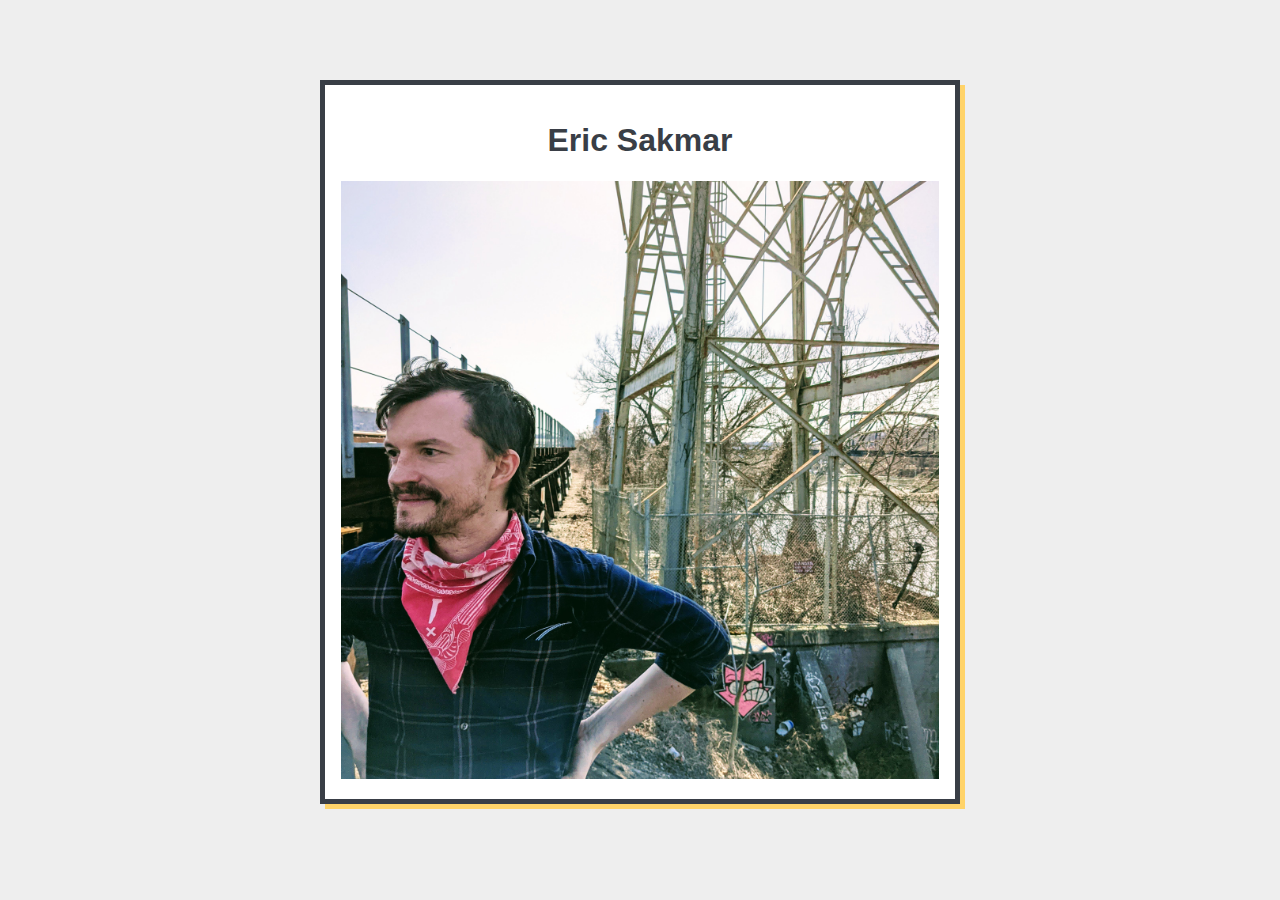
==== index.html @ 6c381d2e "initial" ====
<!DOCTYPE html>
<html lang="en">
  <head>
    <meta charset="UTF-8" />
    <meta name="viewport" content="width=device-width, initial-scale=1.0" />
    <meta http-equiv="X-UA-Compatible" content="ie=edge" />
    <title>My Website</title>
    <link rel="stylesheet" href="./style.css" />
    <link rel="icon" href="./favicon.ico" type="image/x-icon" />
  </head>
  <body>
    <main class="main">
      <section class="card">
        <h1>Eric Sakmar</h1>
        <img src="profile.jpg" class="profile" />
      </section>
    </main>
  </body>
</html>
---- style.css ----
:root {
  --accent: #ffd369;
  --light: #eeeeee;
  --dark: #393e46;
  --very-dark: #222831;
}

body {
  background-color: var(--light);
  color: var(--dark);
  font-family: "Manrope", sans-serif;
}

.heading {
  /* font-family: "Playfair Display", serif; */
}

.main {
  max-width: 40rem;
  margin: 5rem auto;
}

.card {
  text-align: center;
  border: 5px solid var(--dark);
  background-color: #fff;
  padding: 1rem;
  box-shadow: 5px 5px 0 var(--accent);
}

.profile {
  max-width: 100%;
}

.two-col {
  columns: 2;
}

.three-col {
  columns: 3;
}
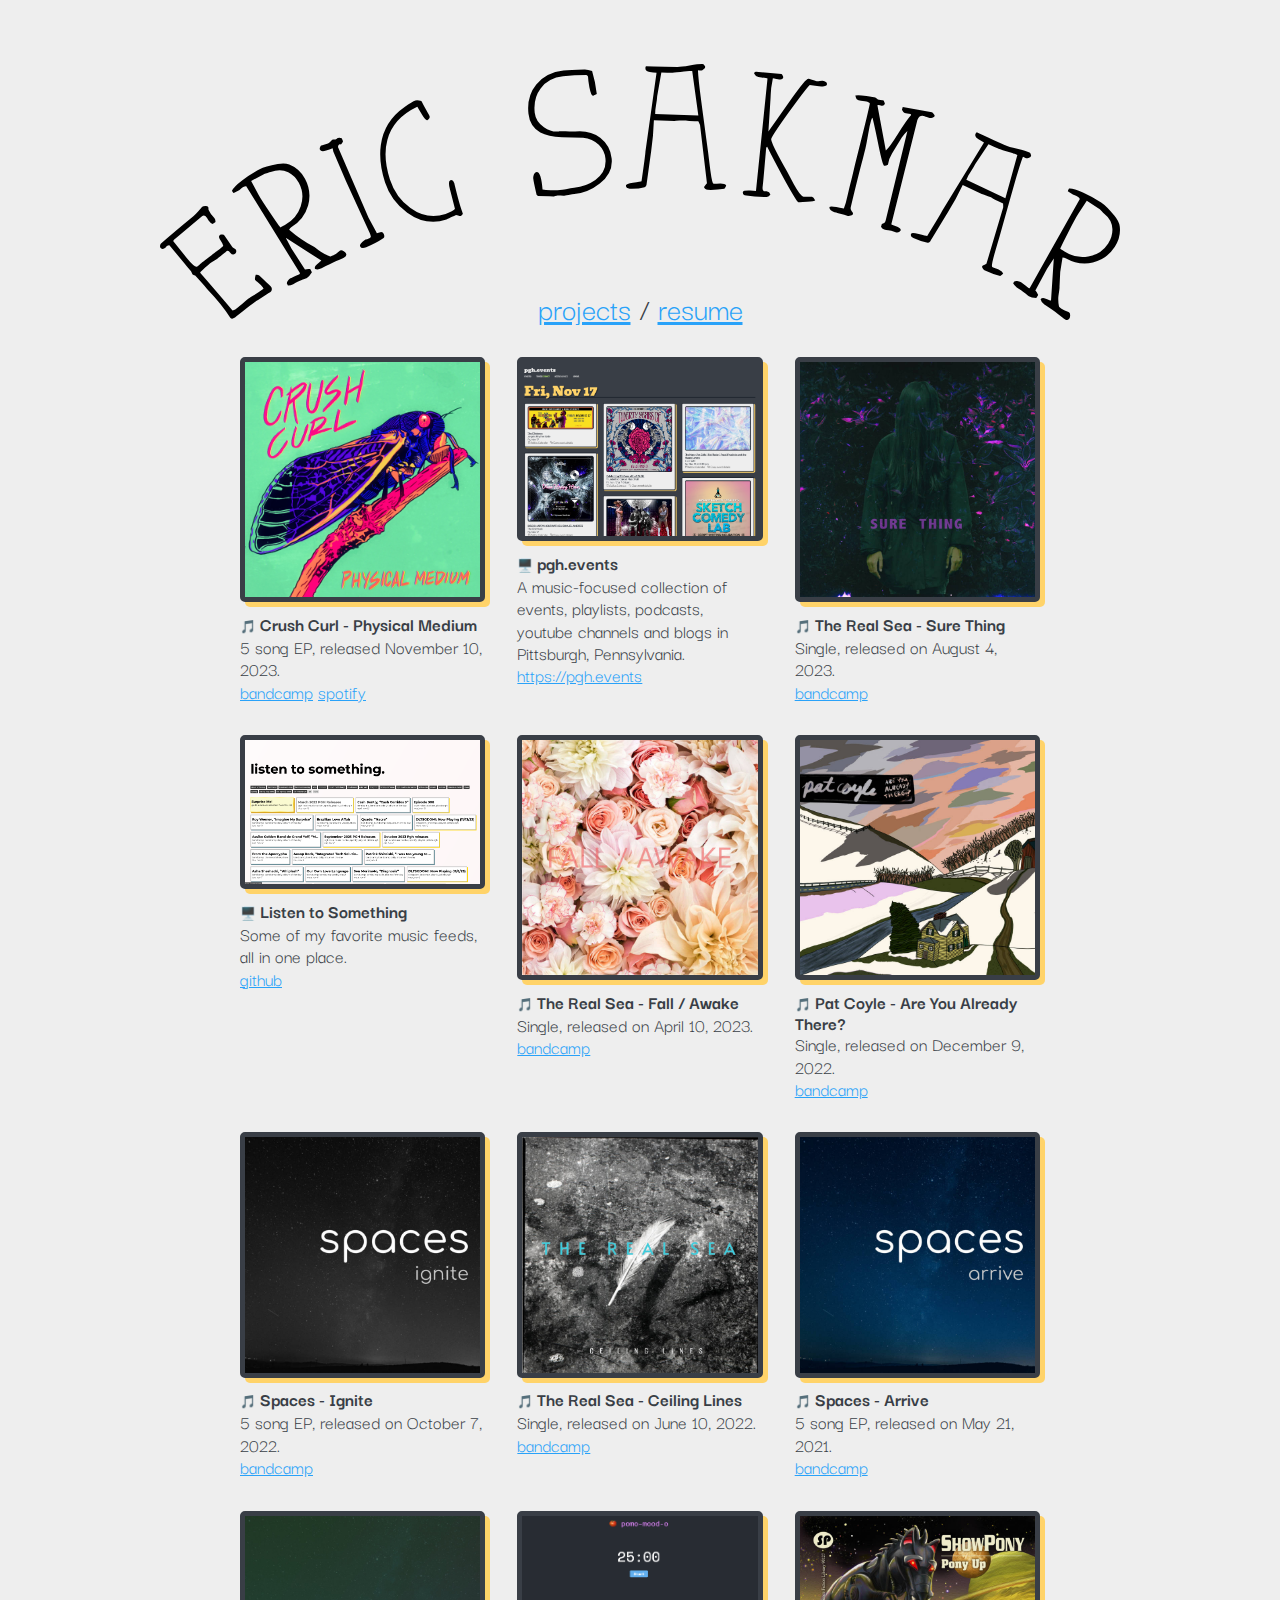
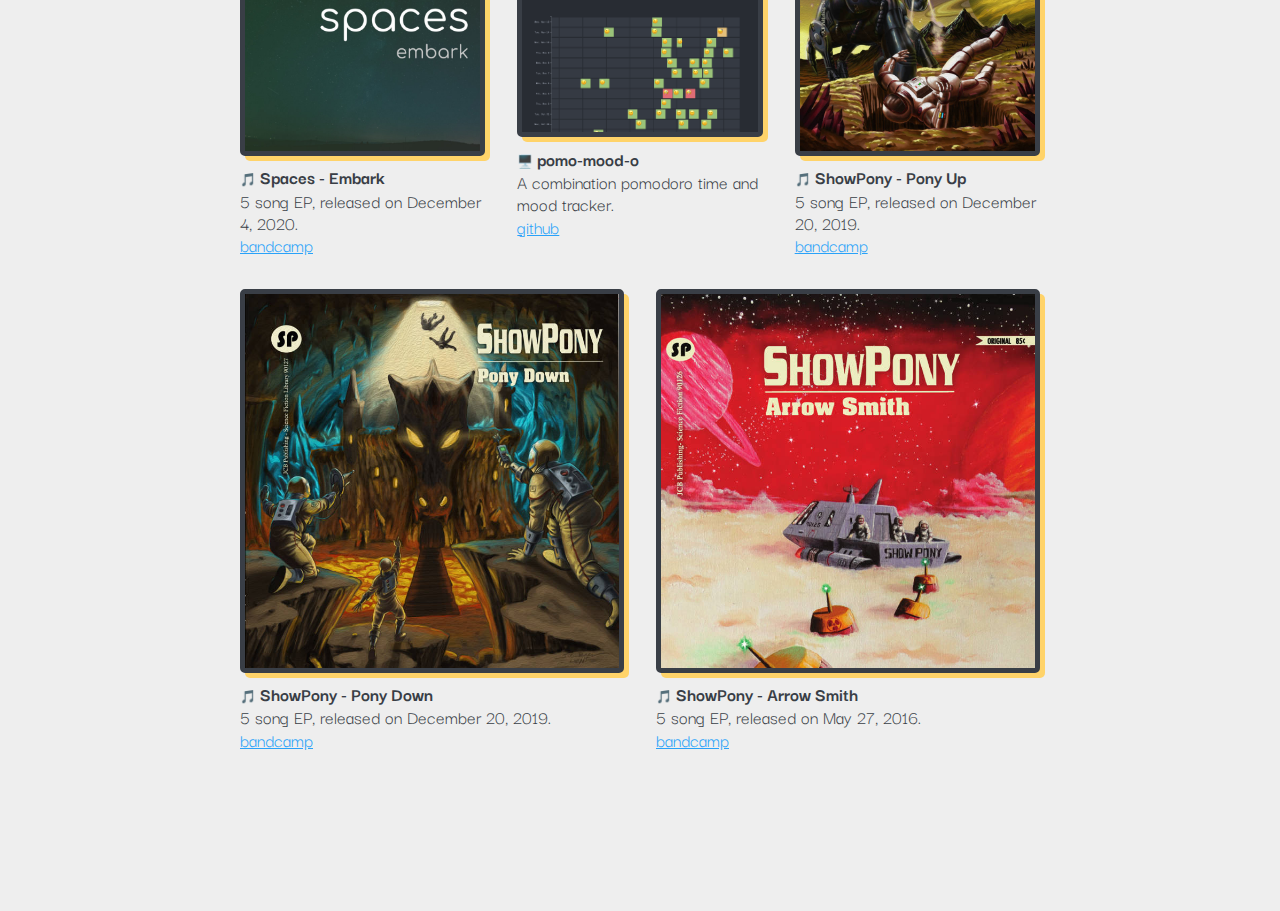
==== commit f78a197e: "seems like a good time to check in" ====
--- a/index.html
+++ b/index.html
@@ -7,13 +7,212 @@
     <title>My Website</title>
     <link rel="stylesheet" href="./style.css" />
     <link rel="icon" href="./favicon.ico" type="image/x-icon" />
+
+    <link rel="preconnect" href="https://fonts.googleapis.com" />
+    <link rel="preconnect" href="https://fonts.gstatic.com" crossorigin />
+    <link
+      href="https://fonts.googleapis.com/css2?family=Darker+Grotesque:wght@300;400;700&display=swap"
+      rel="stylesheet"
+    />
   </head>
   <body>
+    <header>
+      <img src="header3.svg" class="header" />
+      <!-- <section class="profile"> -->
+      <!--   <img src="profile.jpg" class="profile-img card" /> -->
+      <!-- </section> -->
+      <p class="nav">
+        <a href="/">projects</a> / <a href="resume.html">resume</a>
+      </p>
+    </header>
+
     <main class="main">
-      <section class="card">
-        <h1>Eric Sakmar</h1>
-        <img src="profile.jpg" class="profile" />
-      </section>
+      <div class="projects">
+        <section class="project">
+          <img src="images/crush-curl_physical-medium.jpg" class="card" />
+          <h2 class="project-header">
+            <span class="icon">🎵</span>
+            Crush Curl - Physical Medium
+          </h2>
+          <p>5 song EP, released November 10, 2023.</p>
+          <p><a href="/">bandcamp</a> <a href="/">spotify</a></p>
+        </section>
+
+        <section class="project">
+          <img src="images/pgh-events.png" class="card" />
+          <h2 class="project-header">
+            <span class="icon">🖥️</span>
+            pgh.events
+          </h2>
+          <p>
+            A music-focused collection of events, playlists, podcasts, youtube
+            channels and blogs in Pittsburgh, Pennsylvania.
+          </p>
+          <p><a href="https://pgh.events">https://pgh.events</a></p>
+        </section>
+
+        <section class="project">
+          <img src="images/trs_sure-thing.jpg" class="card" />
+          <h2 class="project-header">
+            <span class="icon">🎵</span>
+            The Real Sea - Sure Thing
+          </h2>
+          <p>Single, released on August 4, 2023.</p>
+          <p>
+            <a href="https://therealsea.bandcamp.com/track/sure-thing"
+              >bandcamp</a
+            >
+          </p>
+        </section>
+
+        <section class="project">
+          <img src="images/listen-to-something.png" class="card" />
+          <h2 class="project-header">
+            <span class="icon">🖥️</span>
+            Listen to Something
+          </h2>
+          <p>Some of my favorite music feeds, all in one place.</p>
+          <p>
+            <a href="https://github.com/ericsakmar/listen-to-something"
+              >github</a
+            >
+          </p>
+        </section>
+
+        <section class="project">
+          <img src="images/trs_fall-awake.jpg" class="card" />
+          <h2 class="project-header">
+            <span class="icon">🎵</span>
+            The Real Sea - Fall / Awake
+          </h2>
+          <p>Single, released on April 10, 2023.</p>
+          <p>
+            <a href="https://therealsea.bandcamp.com/track/fall-awake"
+              >bandcamp</a
+            >
+          </p>
+        </section>
+
+        <section class="project">
+          <img src="images/pc_already-there.jpg" class="card" />
+          <h2 class="project-header">
+            <span class="icon">🎵</span>
+            Pat Coyle - Are You Already There?
+          </h2>
+          <p>Single, released on December 9, 2022.</p>
+          <p>
+            <a href="https://patcoyle.bandcamp.com/track/are-you-already-there"
+              >bandcamp</a
+            >
+          </p>
+        </section>
+
+        <section class="project">
+          <img src="images/spaces_ignite.jpg" class="card" />
+          <h2 class="project-header">
+            <span class="icon">🎵</span>
+            Spaces - Ignite
+          </h2>
+          <p>5 song EP, released on October 7, 2022.</p>
+          <p>
+            <a href="https://spacesspacesspaces.bandcamp.com/album/ignite"
+              >bandcamp</a
+            >
+          </p>
+        </section>
+
+        <section class="project">
+          <img src="images/trs_ceiling-lines.jpg" class="card" />
+          <h2 class="project-header">
+            <span class="icon">🎵</span>
+            The Real Sea - Ceiling Lines
+          </h2>
+          <p>Single, released on June 10, 2022.</p>
+          <p>
+            <a href="https://therealsea.bandcamp.com/track/ceiling-lines"
+              >bandcamp</a
+            >
+          </p>
+        </section>
+
+        <section class="project">
+          <img src="images/spaces_arrive.jpg" class="card" />
+          <h2 class="project-header">
+            <span class="icon">🎵</span>
+            Spaces - Arrive
+          </h2>
+          <p>5 song EP, released on May 21, 2021.</p>
+          <p>
+            <a href="https://spacesspacesspaces.bandcamp.com/album/arrive"
+              >bandcamp</a
+            >
+          </p>
+        </section>
+
+        <section class="project">
+          <img src="images/spaces_embark.jpg" class="card" />
+          <h2 class="project-header">
+            <span class="icon">🎵</span>
+            Spaces - Embark
+          </h2>
+          <p>5 song EP, released on December 4, 2020.</p>
+          <p>
+            <a href="https://spacesspacesspaces.bandcamp.com/album/embark"
+              >bandcamp</a
+            >
+          </p>
+        </section>
+
+        <section class="project">
+          <img src="images/pomo-mood-o.png" class="card" />
+          <h2 class="project-header">
+            <span class="icon">🖥️</span>
+            pomo-mood-o
+          </h2>
+          <p>A combination pomodoro time and mood tracker.</p>
+          <p>
+            <a href="https://github.com/ericsakmar/pomo-mood-o">github</a>
+          </p>
+        </section>
+
+        <section class="project">
+          <img src="images/showpony_pony-up.jpg" class="card" />
+          <h2 class="project-header">
+            <span class="icon">🎵</span>
+            ShowPony - Pony Up
+          </h2>
+          <p>5 song EP, released on December 20, 2019.</p>
+          <p>
+            <a href="https://showpony.bandcamp.com/album/pony-up">bandcamp</a>
+          </p>
+        </section>
+
+        <section class="project">
+          <img src="images/showpony_pony-down.jpg" class="card" />
+          <h2 class="project-header">
+            <span class="icon">🎵</span>
+            ShowPony - Pony Down
+          </h2>
+          <p>5 song EP, released on December 20, 2019.</p>
+          <p>
+            <a href="https://showpony.bandcamp.com/album/pony-down">bandcamp</a>
+          </p>
+        </section>
+
+        <section class="project">
+          <img src="images/showpony_arrow-smith.jpg" class="card" />
+          <h2 class="project-header">
+            <span class="icon">🎵</span>
+            ShowPony - Arrow Smith
+          </h2>
+          <p>5 song EP, released on May 27, 2016.</p>
+          <p>
+            <a href="https://showpony.bandcamp.com/album/arrow-smith"
+              >bandcamp</a
+            >
+          </p>
+        </section>
+      </div>
     </main>
   </body>
 </html>
--- a/style.css
+++ b/style.css
@@ -1,35 +1,90 @@
 :root {
   --accent: #ffd369;
+  --accent2: #29a2f9;
   --light: #eeeeee;
   --dark: #393e46;
   --very-dark: #222831;
 }
 
+html {
+  box-sizing: border-box;
+  font-size: 32px;
+}
+*,
+*:before,
+*:after {
+  box-sizing: inherit;
+}
+
 body {
   background-color: var(--light);
   color: var(--dark);
-  font-family: "Manrope", sans-serif;
+  line-height: 1.1rem;
+  font-family: "Darker Grotesque", sans-serif;
 }
 
-.heading {
-  /* font-family: "Playfair Display", serif; */
+header {
+  max-width: 30rem;
+  margin: 2rem auto 1rem auto;
+  position: relative;
+}
+
+a,
+a:visited {
+  color: var(--accent2);
+}
+
+.header {
+  width: 100%;
+}
+
+.nav {
+  text-align: center;
+  position: absolute;
+  bottom: 0;
+  width: 100%;
+  margin: 0;
+}
+
+img {
+  max-width: 100%;
+}
+
+h1 {
+  font-size: 2rem;
+  margin-bottom: 0rem;
+  margin-top: 0;
+}
+
+h2 {
+  margin-top: 2rem;
+}
+
+h3 {
+  margin-bottom: 0;
+}
+
+h4 {
+  margin-top: 0;
+  font-weight: normal;
+}
+
+li::marker {
+  color: var(--accent2);
 }
 
 .main {
-  max-width: 40rem;
-  margin: 5rem auto;
+  max-width: 25rem;
+  margin: 0 auto 5rem auto;
 }
 
 .card {
   text-align: center;
   border: 5px solid var(--dark);
   background-color: #fff;
-  padding: 1rem;
+  /* padding: 1rem; */
   box-shadow: 5px 5px 0 var(--accent);
-}
-
-.profile {
-  max-width: 100%;
+  border-radius: 5px;
 }
 
 .two-col {
@@ -39,3 +94,50 @@
 .three-col {
   columns: 3;
 }
+
+.summary {
+  display: flex;
+  align-items: flex-start;
+  justify-content: flex-start;
+  gap: 1rem;
+}
+
+.profile {
+  text-align: center;
+  margin-top: -6rem;
+}
+
+.profile-img {
+  border-radius: 50%;
+  max-width: 300px;
+}
+
+.projects {
+  display: flex;
+  flex-direction: row;
+  gap: 1rem;
+  font-size: 0.6rem;
+  line-height: 0.7rem;
+  flex-wrap: wrap;
+}
+
+.project {
+  flex-basis: 7rem;
+  flex-grow: 1;
+}
+
+.project-header {
+  margin-top: 0.25rem;
+  margin-bottom: 0;
+  font-size: 0.6rem;
+  line-height: 0.6rem;
+}
+
+.project p {
+  padding: 0;
+  margin: 0;
+}
+
+.icon {
+  font-size: 0.4rem;
+}
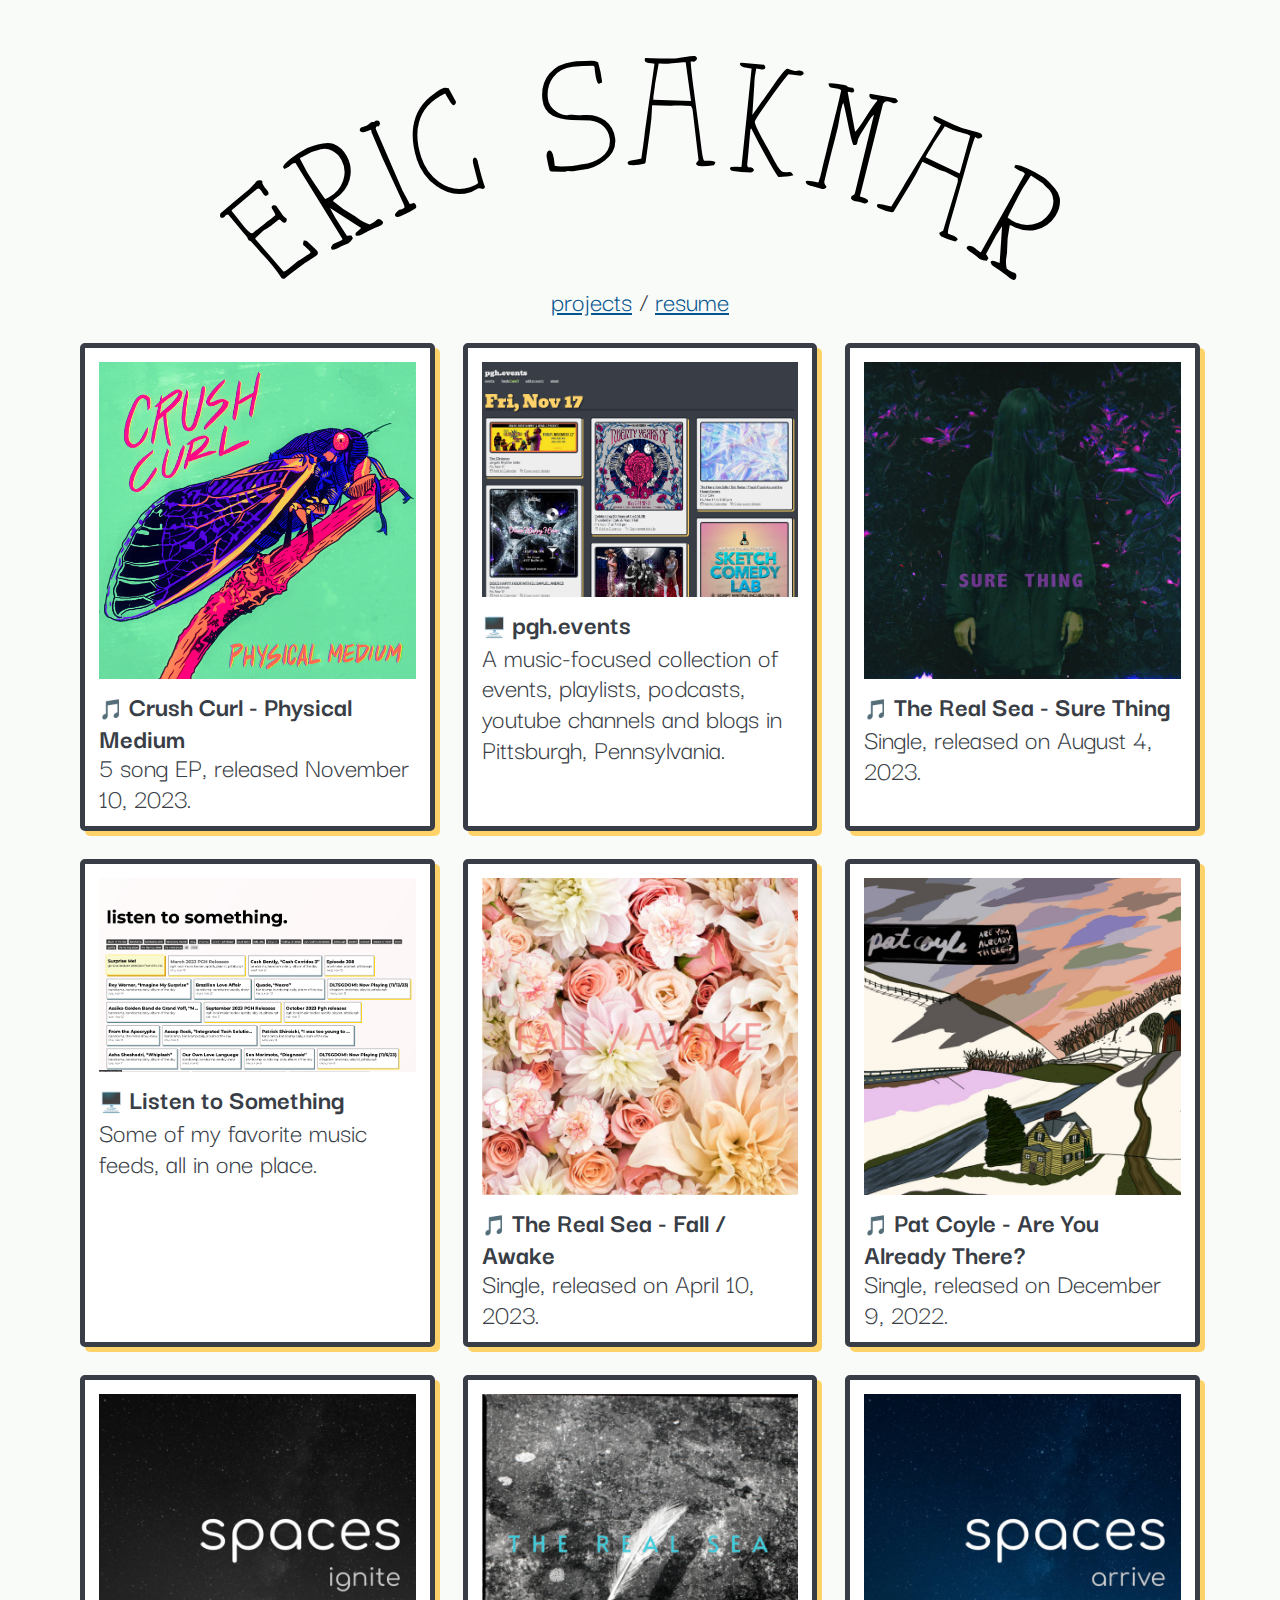
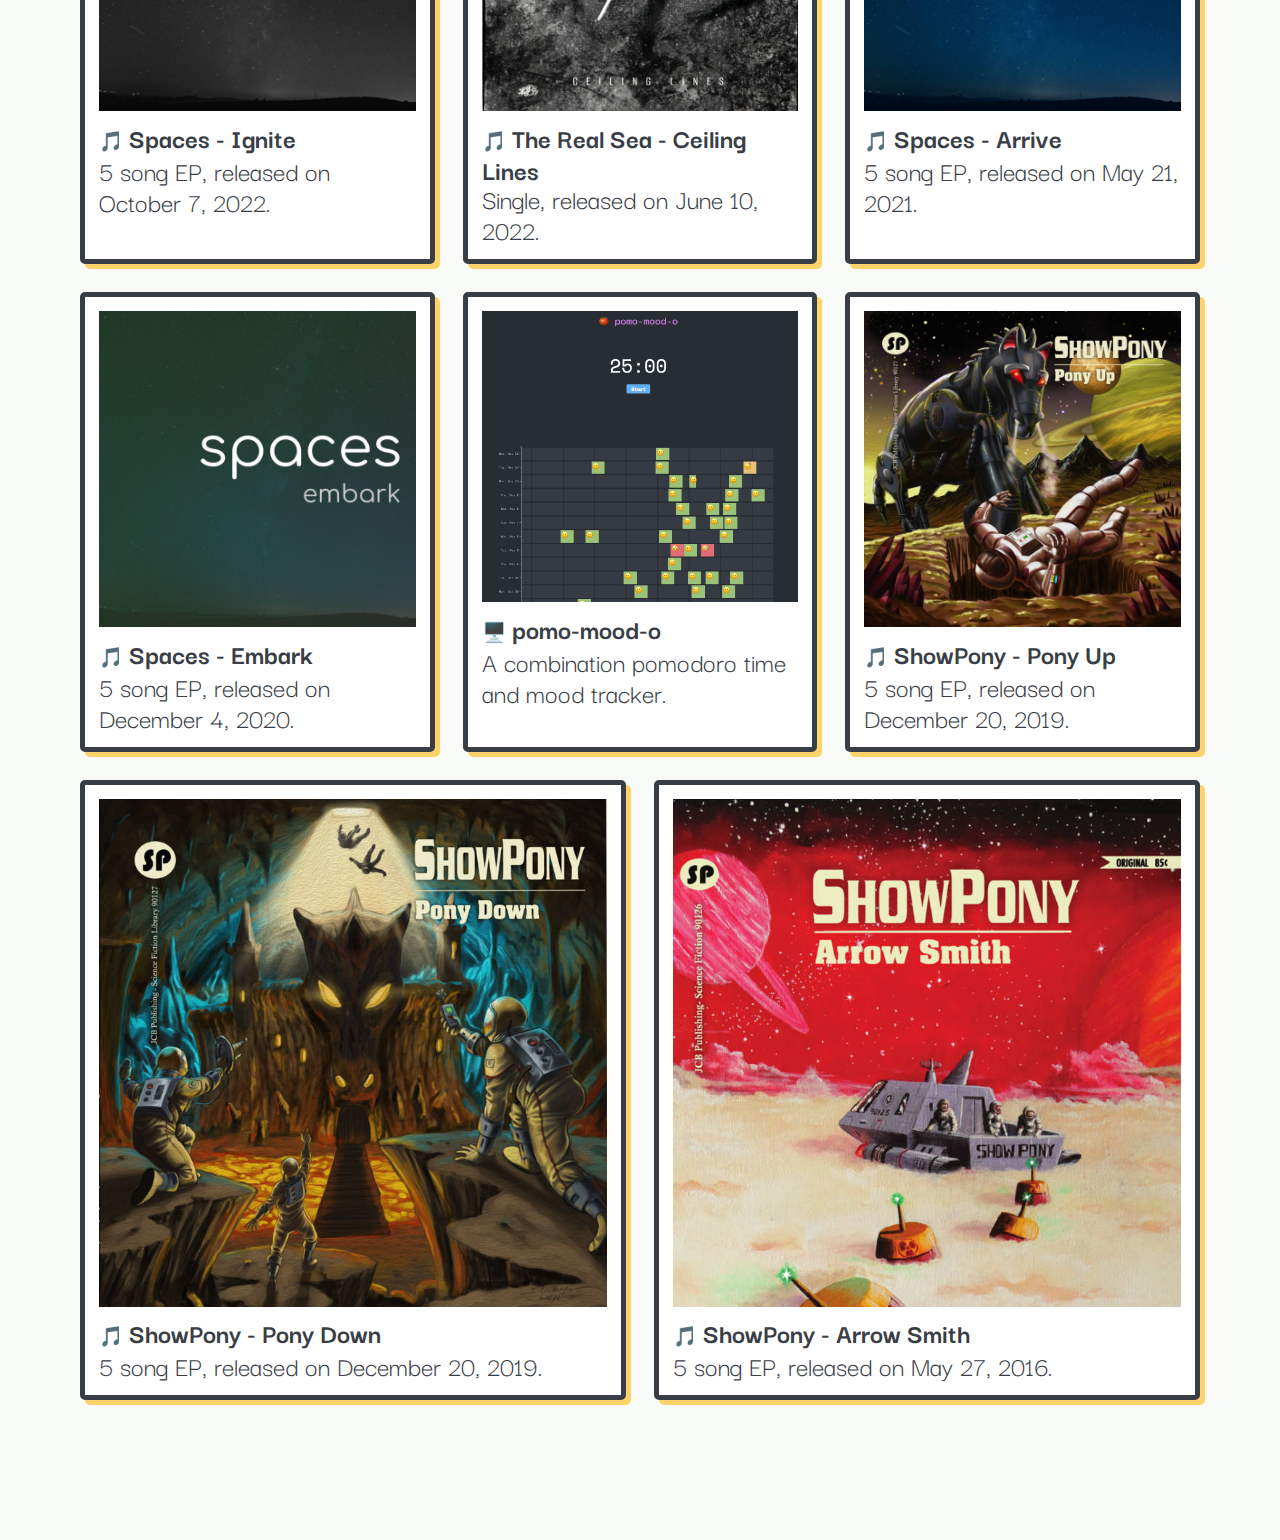
==== commit fc065de3: "projects" ====
--- a/index.html
+++ b/index.html
@@ -17,29 +17,31 @@
   </head>
   <body>
     <header>
-      <img src="header3.svg" class="header" />
-      <!-- <section class="profile"> -->
-      <!--   <img src="profile.jpg" class="profile-img card" /> -->
-      <!-- </section> -->
+      <img src="header3.svg" class="header" alt="eric sakmar" />
       <p class="nav">
         <a href="/">projects</a> / <a href="resume.html">resume</a>
       </p>
     </header>
 
-    <main class="main">
+    <main class="main main-projects">
       <div class="projects">
-        <section class="project">
-          <img src="images/crush-curl_physical-medium.jpg" class="card" />
+        <a
+          class="project card"
+          href="https://crushcurl.bandcamp.com/album/physical-medium"
+        >
+          <img
+            alt="album cover for Physical Medium by Crush Curl"
+            src="images/crush-curl_physical-medium.jpg"
+          />
           <h2 class="project-header">
             <span class="icon">🎵</span>
             Crush Curl - Physical Medium
           </h2>
           <p>5 song EP, released November 10, 2023.</p>
-          <p><a href="/">bandcamp</a> <a href="/">spotify</a></p>
-        </section>
-
-        <section class="project">
-          <img src="images/pgh-events.png" class="card" />
+        </a>
+
+        <a class="project card" href="https://pgh.events/">
+          <img alt="screenshot of pgh.events" src="images/pgh-events.png" />
           <h2 class="project-header">
             <span class="icon">🖥️</span>
             pgh.events
@@ -48,170 +50,184 @@
             A music-focused collection of events, playlists, podcasts, youtube
             channels and blogs in Pittsburgh, Pennsylvania.
           </p>
-          <p><a href="https://pgh.events">https://pgh.events</a></p>
-        </section>
-
-        <section class="project">
-          <img src="images/trs_sure-thing.jpg" class="card" />
+        </a>
+
+        <a
+          class="project card"
+          href="https://therealsea.bandcamp.com/track/sure-thing"
+        >
+          <img
+            alt="album cover for Sure Thing by The Real Sea"
+            src="images/trs_sure-thing.jpg"
+          />
           <h2 class="project-header">
             <span class="icon">🎵</span>
             The Real Sea - Sure Thing
           </h2>
           <p>Single, released on August 4, 2023.</p>
-          <p>
-            <a href="https://therealsea.bandcamp.com/track/sure-thing"
-              >bandcamp</a
-            >
-          </p>
-        </section>
-
-        <section class="project">
-          <img src="images/listen-to-something.png" class="card" />
+        </a>
+
+        <a
+          class="project card"
+          href="https://listentosomething.ericsakmar.com/"
+        >
+          <img
+            alt="screenshot of Listen To Something"
+            src="images/listen-to-something.png"
+          />
           <h2 class="project-header">
             <span class="icon">🖥️</span>
             Listen to Something
           </h2>
           <p>Some of my favorite music feeds, all in one place.</p>
-          <p>
-            <a href="https://github.com/ericsakmar/listen-to-something"
-              >github</a
-            >
-          </p>
-        </section>
-
-        <section class="project">
-          <img src="images/trs_fall-awake.jpg" class="card" />
+        </a>
+
+        <a
+          class="project card"
+          href="https://therealsea.bandcamp.com/track/fall-awake"
+        >
+          <img
+            alt="album cover of Fall Awake by The Real Sea"
+            src="images/trs_fall-awake.jpg"
+          />
           <h2 class="project-header">
             <span class="icon">🎵</span>
             The Real Sea - Fall / Awake
           </h2>
           <p>Single, released on April 10, 2023.</p>
-          <p>
-            <a href="https://therealsea.bandcamp.com/track/fall-awake"
-              >bandcamp</a
-            >
-          </p>
-        </section>
-
-        <section class="project">
-          <img src="images/pc_already-there.jpg" class="card" />
+        </a>
+
+        <a
+          class="project card"
+          href="https://patcoyle.bandcamp.com/track/are-you-already-there"
+        >
+          <img
+            alt="album cover for Are You Already There by Pat Coyle"
+            src="images/pc_already-there.jpg"
+          />
           <h2 class="project-header">
             <span class="icon">🎵</span>
             Pat Coyle - Are You Already There?
           </h2>
           <p>Single, released on December 9, 2022.</p>
-          <p>
-            <a href="https://patcoyle.bandcamp.com/track/are-you-already-there"
-              >bandcamp</a
-            >
-          </p>
-        </section>
-
-        <section class="project">
-          <img src="images/spaces_ignite.jpg" class="card" />
+        </a>
+
+        <a
+          class="project card"
+          href="https://spacesspacesspaces.bandcamp.com/album/ignite"
+        >
+          <img
+            alt="album cover for Ignite by Spaces"
+            src="images/spaces_ignite.jpg"
+          />
           <h2 class="project-header">
             <span class="icon">🎵</span>
             Spaces - Ignite
           </h2>
           <p>5 song EP, released on October 7, 2022.</p>
-          <p>
-            <a href="https://spacesspacesspaces.bandcamp.com/album/ignite"
-              >bandcamp</a
-            >
-          </p>
-        </section>
-
-        <section class="project">
-          <img src="images/trs_ceiling-lines.jpg" class="card" />
+        </a>
+
+        <a
+          class="project card"
+          href="https://therealsea.bandcamp.com/track/ceiling-lines"
+        >
+          <img
+            alt="album cover for Ceiling Lines by The Real Sea"
+            src="images/trs_ceiling-lines.jpg"
+          />
           <h2 class="project-header">
             <span class="icon">🎵</span>
             The Real Sea - Ceiling Lines
           </h2>
           <p>Single, released on June 10, 2022.</p>
-          <p>
-            <a href="https://therealsea.bandcamp.com/track/ceiling-lines"
-              >bandcamp</a
-            >
-          </p>
-        </section>
-
-        <section class="project">
-          <img src="images/spaces_arrive.jpg" class="card" />
+        </a>
+
+        <a
+          class="project card"
+          href="https://spacesspacesspaces.bandcamp.com/album/arrive"
+        >
+          <img
+            alt="album cover for Arrive by Spaces"
+            src="images/spaces_arrive.jpg"
+          />
           <h2 class="project-header">
             <span class="icon">🎵</span>
             Spaces - Arrive
           </h2>
           <p>5 song EP, released on May 21, 2021.</p>
-          <p>
-            <a href="https://spacesspacesspaces.bandcamp.com/album/arrive"
-              >bandcamp</a
-            >
-          </p>
-        </section>
-
-        <section class="project">
-          <img src="images/spaces_embark.jpg" class="card" />
+        </a>
+
+        <a
+          class="project card"
+          href="https://spacesspacesspaces.bandcamp.com/album/embark"
+        >
+          <img
+            alt="album cover for Embark by Spaces"
+            src="images/spaces_embark.jpg"
+          />
           <h2 class="project-header">
             <span class="icon">🎵</span>
             Spaces - Embark
           </h2>
           <p>5 song EP, released on December 4, 2020.</p>
-          <p>
-            <a href="https://spacesspacesspaces.bandcamp.com/album/embark"
-              >bandcamp</a
-            >
-          </p>
-        </section>
-
-        <section class="project">
-          <img src="images/pomo-mood-o.png" class="card" />
+        </a>
+
+        <a
+          class="project card"
+          href="https://github.com/ericsakmar/pomo-mood-o"
+        >
+          <img alt="screenshot of pomo-mood-o" src="images/pomo-mood-o.png" />
           <h2 class="project-header">
             <span class="icon">🖥️</span>
             pomo-mood-o
           </h2>
           <p>A combination pomodoro time and mood tracker.</p>
-          <p>
-            <a href="https://github.com/ericsakmar/pomo-mood-o">github</a>
-          </p>
-        </section>
-
-        <section class="project">
-          <img src="images/showpony_pony-up.jpg" class="card" />
+        </a>
+
+        <a
+          class="project card"
+          href="https://showpony.bandcamp.com/album/pony-up"
+        >
+          <img
+            alt="album cover for Pony Up by ShowPony"
+            src="images/showpony_pony-up.jpg"
+          />
           <h2 class="project-header">
             <span class="icon">🎵</span>
             ShowPony - Pony Up
           </h2>
           <p>5 song EP, released on December 20, 2019.</p>
-          <p>
-            <a href="https://showpony.bandcamp.com/album/pony-up">bandcamp</a>
-          </p>
-        </section>
-
-        <section class="project">
-          <img src="images/showpony_pony-down.jpg" class="card" />
+        </a>
+
+        <a
+          class="project card"
+          href="https://showpony.bandcamp.com/album/pony-down"
+        >
+          <img
+            alt="album cover for Pony Down by ShowPony"
+            src="images/showpony_pony-down.jpg"
+          />
           <h2 class="project-header">
             <span class="icon">🎵</span>
             ShowPony - Pony Down
           </h2>
           <p>5 song EP, released on December 20, 2019.</p>
-          <p>
-            <a href="https://showpony.bandcamp.com/album/pony-down">bandcamp</a>
-          </p>
-        </section>
-
-        <section class="project">
-          <img src="images/showpony_arrow-smith.jpg" class="card" />
+        </a>
+
+        <a
+          class="project card"
+          href="https://showpony.bandcamp.com/album/arrow-smith"
+        >
+          <img
+            alt="album cover for Arrow Smith by Show Pony"
+            src="images/showpony_arrow-smith.jpg"
+          />
           <h2 class="project-header">
             <span class="icon">🎵</span>
             ShowPony - Arrow Smith
           </h2>
           <p>5 song EP, released on May 27, 2016.</p>
-          <p>
-            <a href="https://showpony.bandcamp.com/album/arrow-smith"
-              >bandcamp</a
-            >
-          </p>
-        </section>
+        </a>
       </div>
     </main>
   </body>
--- a/style.css
+++ b/style.css
@@ -1,15 +1,16 @@
 :root {
   --accent: #ffd369;
-  --accent2: #29a2f9;
-  --light: #eeeeee;
+  --accent2: #06558e;
+  --light: #f9fbf9;
   --dark: #393e46;
   --very-dark: #222831;
 }
 
 html {
   box-sizing: border-box;
-  font-size: 32px;
+  font-size: 28px;
 }
+
 *,
 *:before,
 *:after {
@@ -21,12 +22,12 @@
   color: var(--dark);
   line-height: 1.1rem;
   font-family: "Darker Grotesque", sans-serif;
+  margin: 0.5rem;
 }
 
 header {
   max-width: 30rem;
   margin: 2rem auto 1rem auto;
-  position: relative;
 }
 
 a,
@@ -40,10 +41,7 @@
 
 .nav {
   text-align: center;
-  position: absolute;
-  bottom: 0;
-  width: 100%;
-  margin: 0;
+  margin-top: 0;
 }
 
 img {
@@ -66,11 +64,13 @@
 
 h4 {
   margin-top: 0;
+  margin-bottom: 0;
   font-weight: normal;
 }
 
-li::marker {
-  color: var(--accent2);
+.two-col li::marker {
+  color: var(--very-dark);
+  opacity: 0.15;
 }
 
 .main {
@@ -78,21 +78,24 @@
   margin: 0 auto 5rem auto;
 }
 
+.main-projects {
+  max-width: 40rem;
+}
+
 .card {
-  text-align: center;
   border: 5px solid var(--dark);
   background-color: #fff;
-  /* padding: 1rem; */
   box-shadow: 5px 5px 0 var(--accent);
   border-radius: 5px;
+  padding: 0.5rem;
 }
 
 .two-col {
-  columns: 2;
+  columns: 9rem 2;
 }
 
 .three-col {
-  columns: 3;
+  columns: 5rem 3;
 }
 
 .summary {
@@ -116,21 +119,25 @@
   display: flex;
   flex-direction: row;
   gap: 1rem;
-  font-size: 0.6rem;
-  line-height: 0.7rem;
   flex-wrap: wrap;
 }
 
 .project {
-  flex-basis: 7rem;
+  flex-basis: 10rem;
   flex-grow: 1;
+  text-decoration: none;
+  color: var(--dark);
+}
+
+.project:visited {
+  color: var(--dark);
 }
 
 .project-header {
   margin-top: 0.25rem;
   margin-bottom: 0;
-  font-size: 0.6rem;
-  line-height: 0.6rem;
+  font-size: 1rem;
+  line-height: 1rem;
 }
 
 .project p {
@@ -139,5 +146,46 @@
 }
 
 .icon {
-  font-size: 0.4rem;
+  font-size: 0.7rem;
 }
+
+.chip-list {
+  display: flex;
+  flex-wrap: wrap;
+  gap: 0.25rem;
+  list-style-type: none;
+  padding: 0;
+}
+
+.chip-list li {
+  background-color: #eaf0ea;
+  border-radius: 0.5rem;
+  padding: 0 0.333rem;
+  font-size: 0.75rem;
+  line-height: 0.75rem;
+  padding-bottom: 0.2rem;
+}
+
+@media print {
+  html {
+    font-size: 16px;
+  }
+
+  header {
+    width: 15rem;
+    margin-top: 0;
+  }
+
+  body {
+    background-color: unset;
+  }
+
+  .main {
+    max-width: unset;
+    margin: unset;
+  }
+
+  .nav {
+    display: none;
+  }
+}
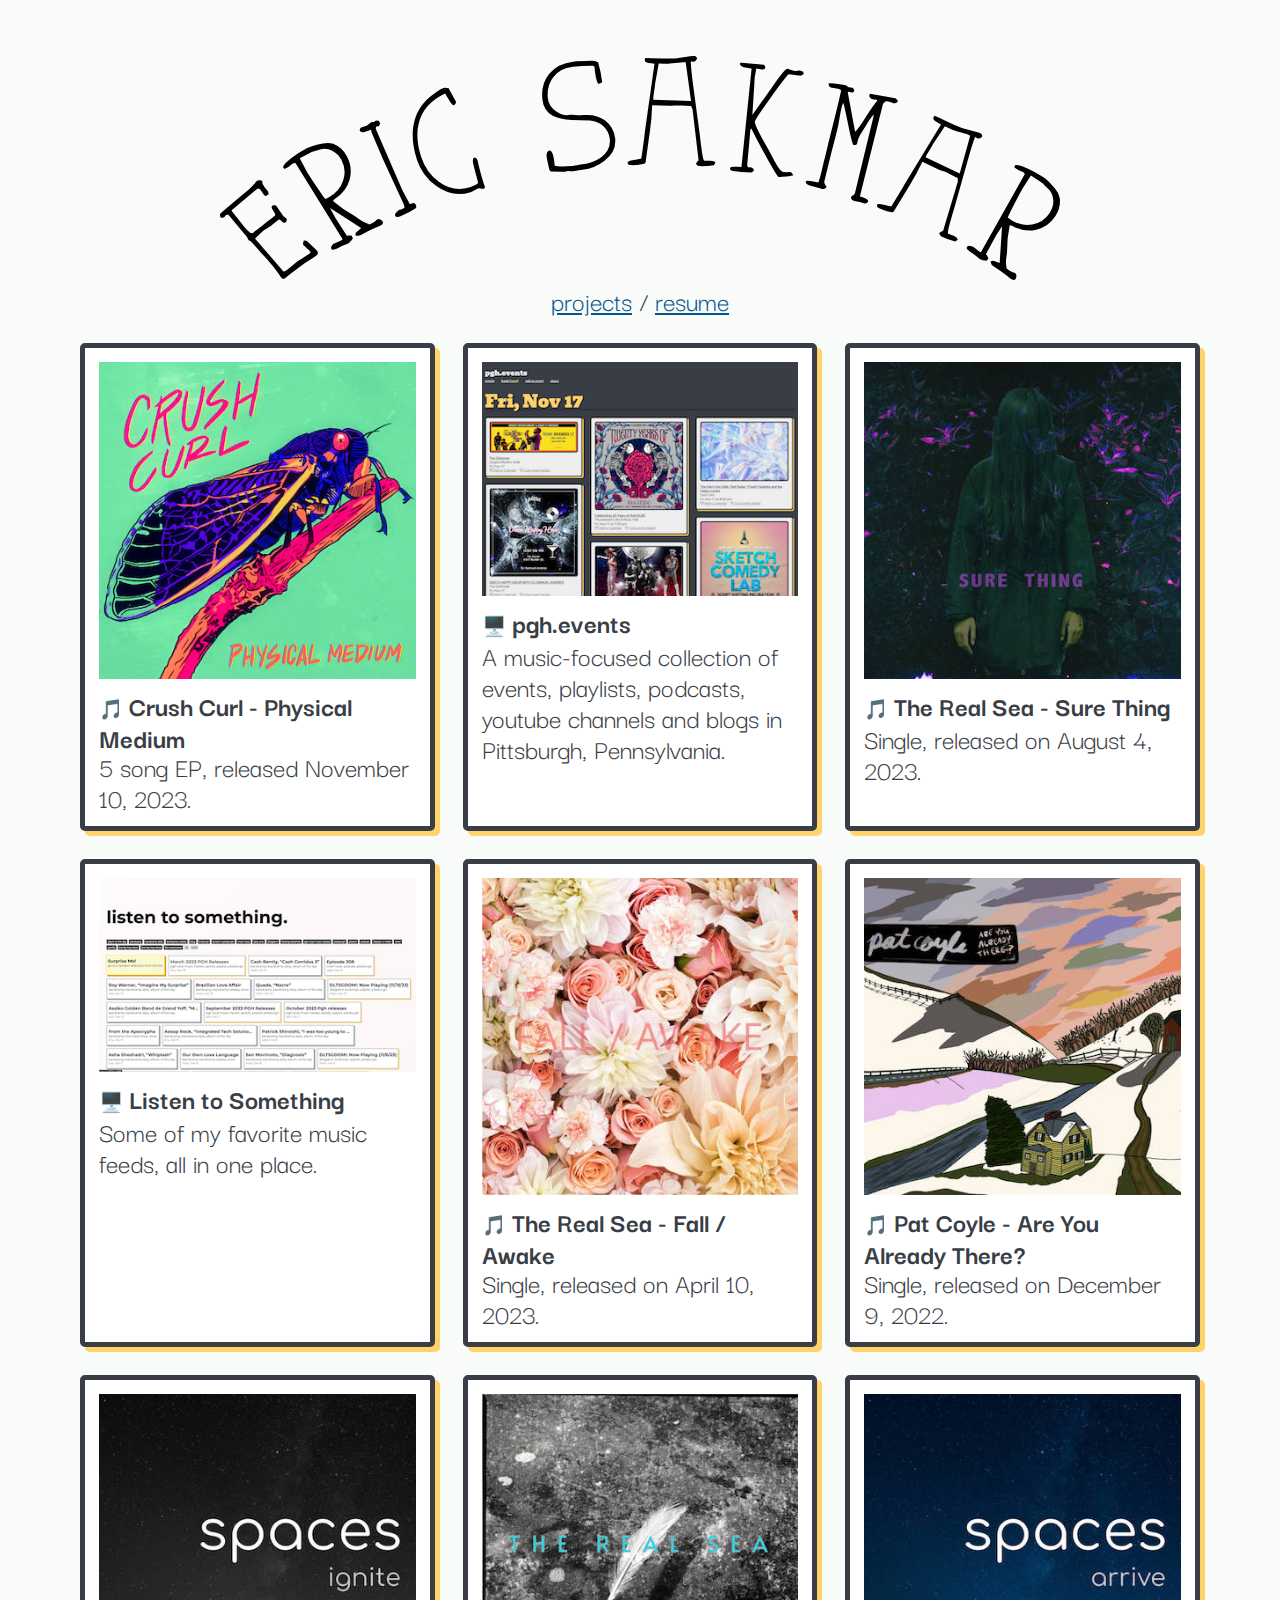
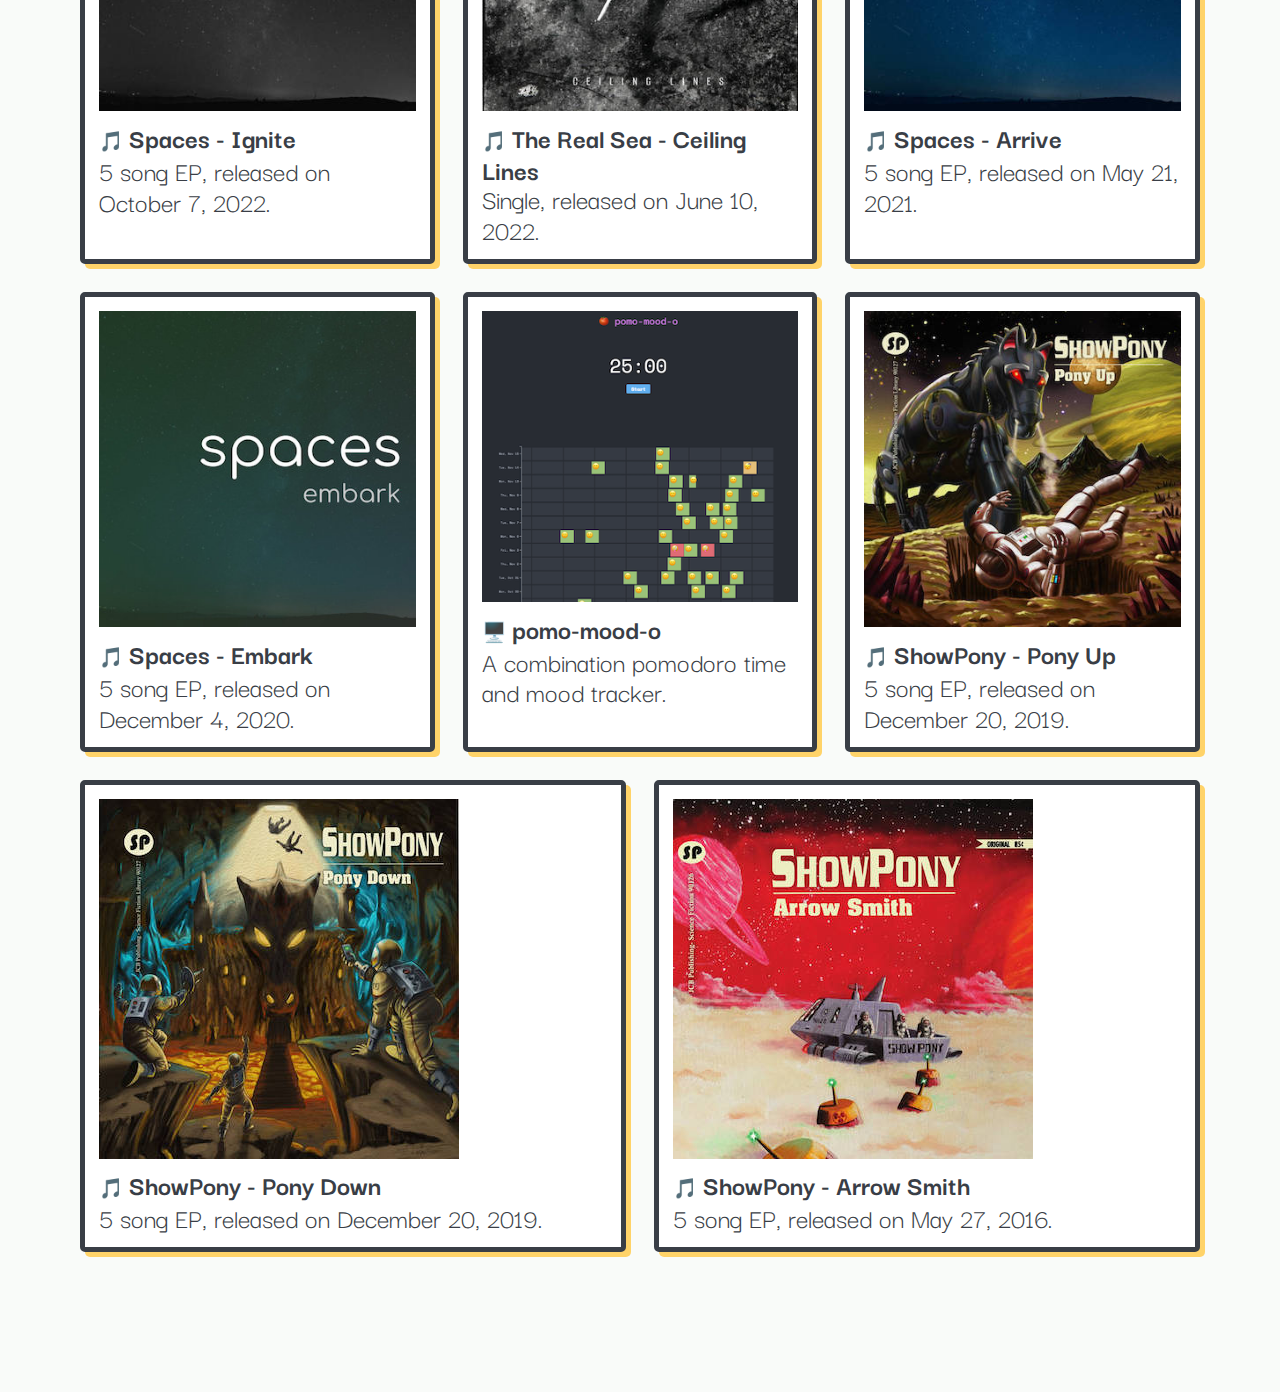
==== commit 523cd455: "meta" ====
--- a/index.html
+++ b/index.html
@@ -4,9 +4,9 @@
     <meta charset="UTF-8" />
     <meta name="viewport" content="width=device-width, initial-scale=1.0" />
     <meta http-equiv="X-UA-Compatible" content="ie=edge" />
-    <title>My Website</title>
+    <meta name="description" content="Eric Sakmar's personal website." />
+    <title>Eric Sakmar - Projects</title>
     <link rel="stylesheet" href="./style.css" />
-    <link rel="icon" href="./favicon.ico" type="image/x-icon" />
 
     <link rel="preconnect" href="https://fonts.googleapis.com" />
     <link rel="preconnect" href="https://fonts.gstatic.com" crossorigin />
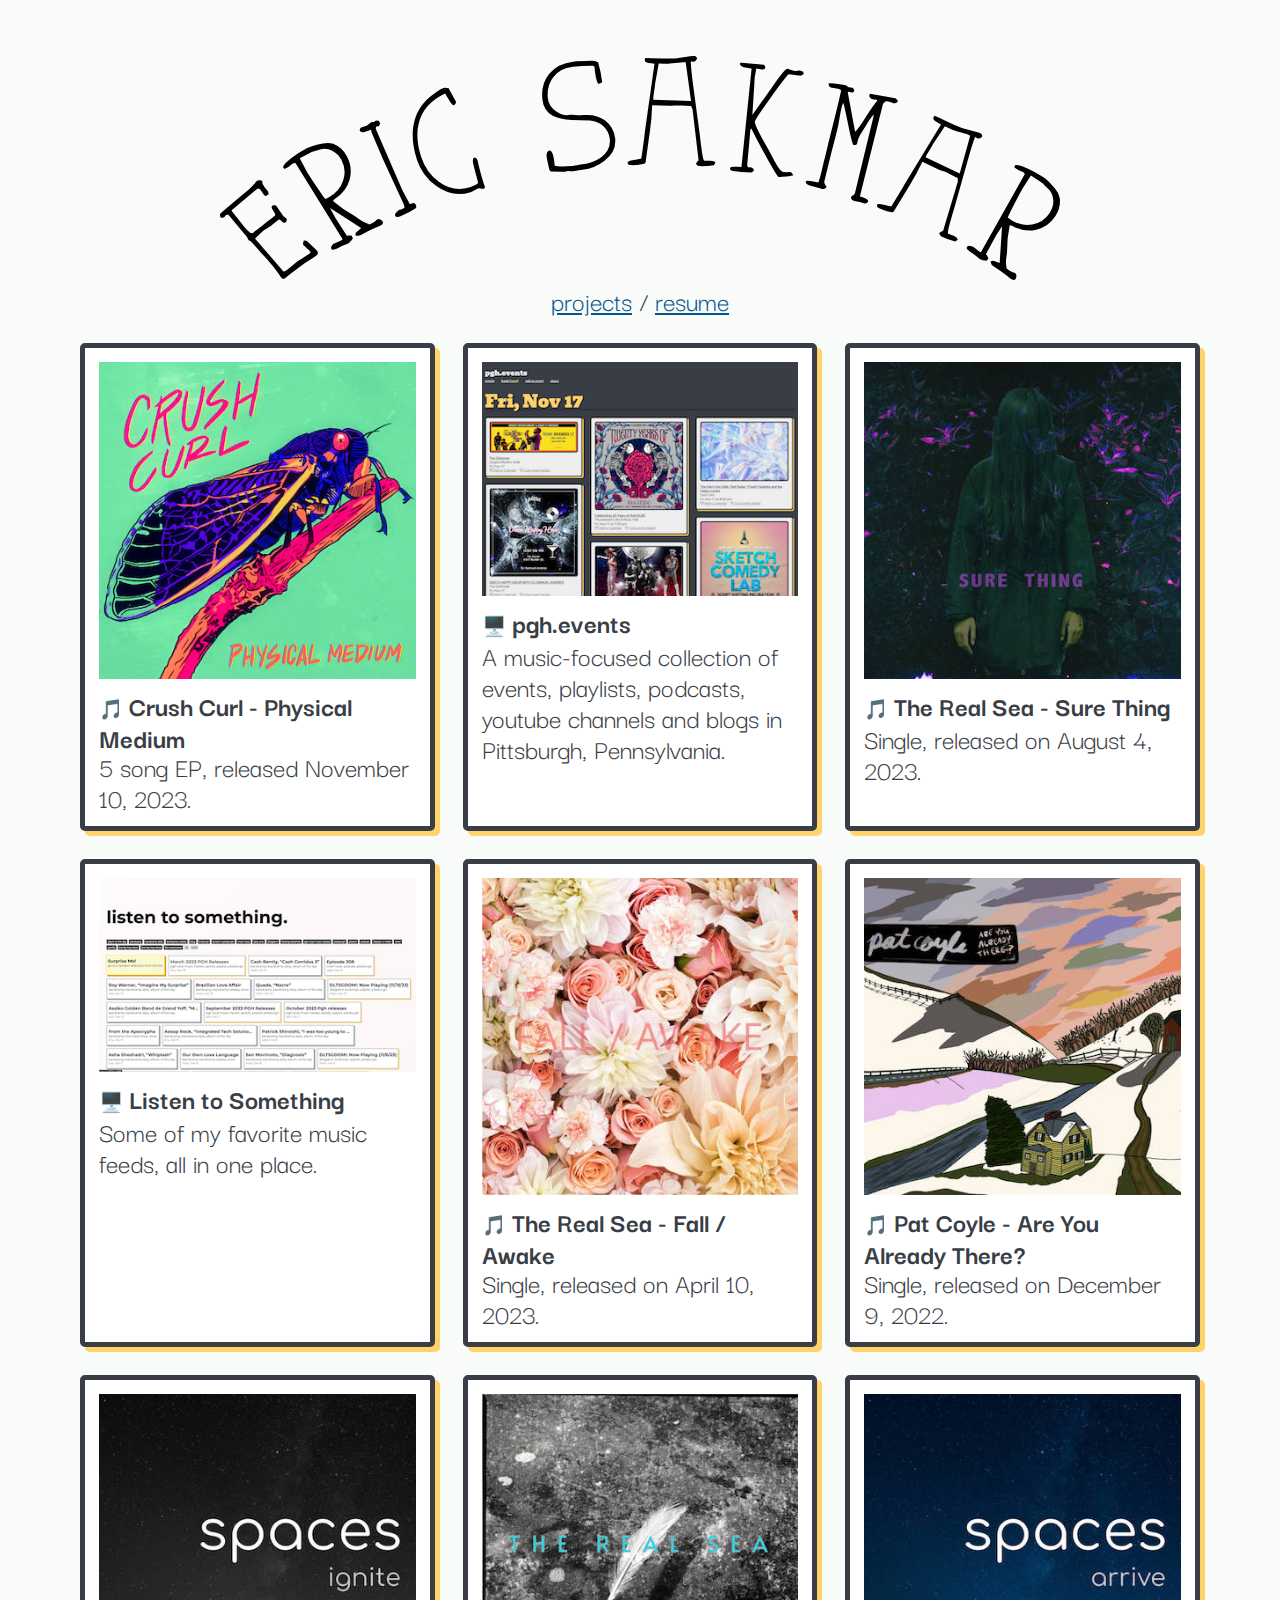
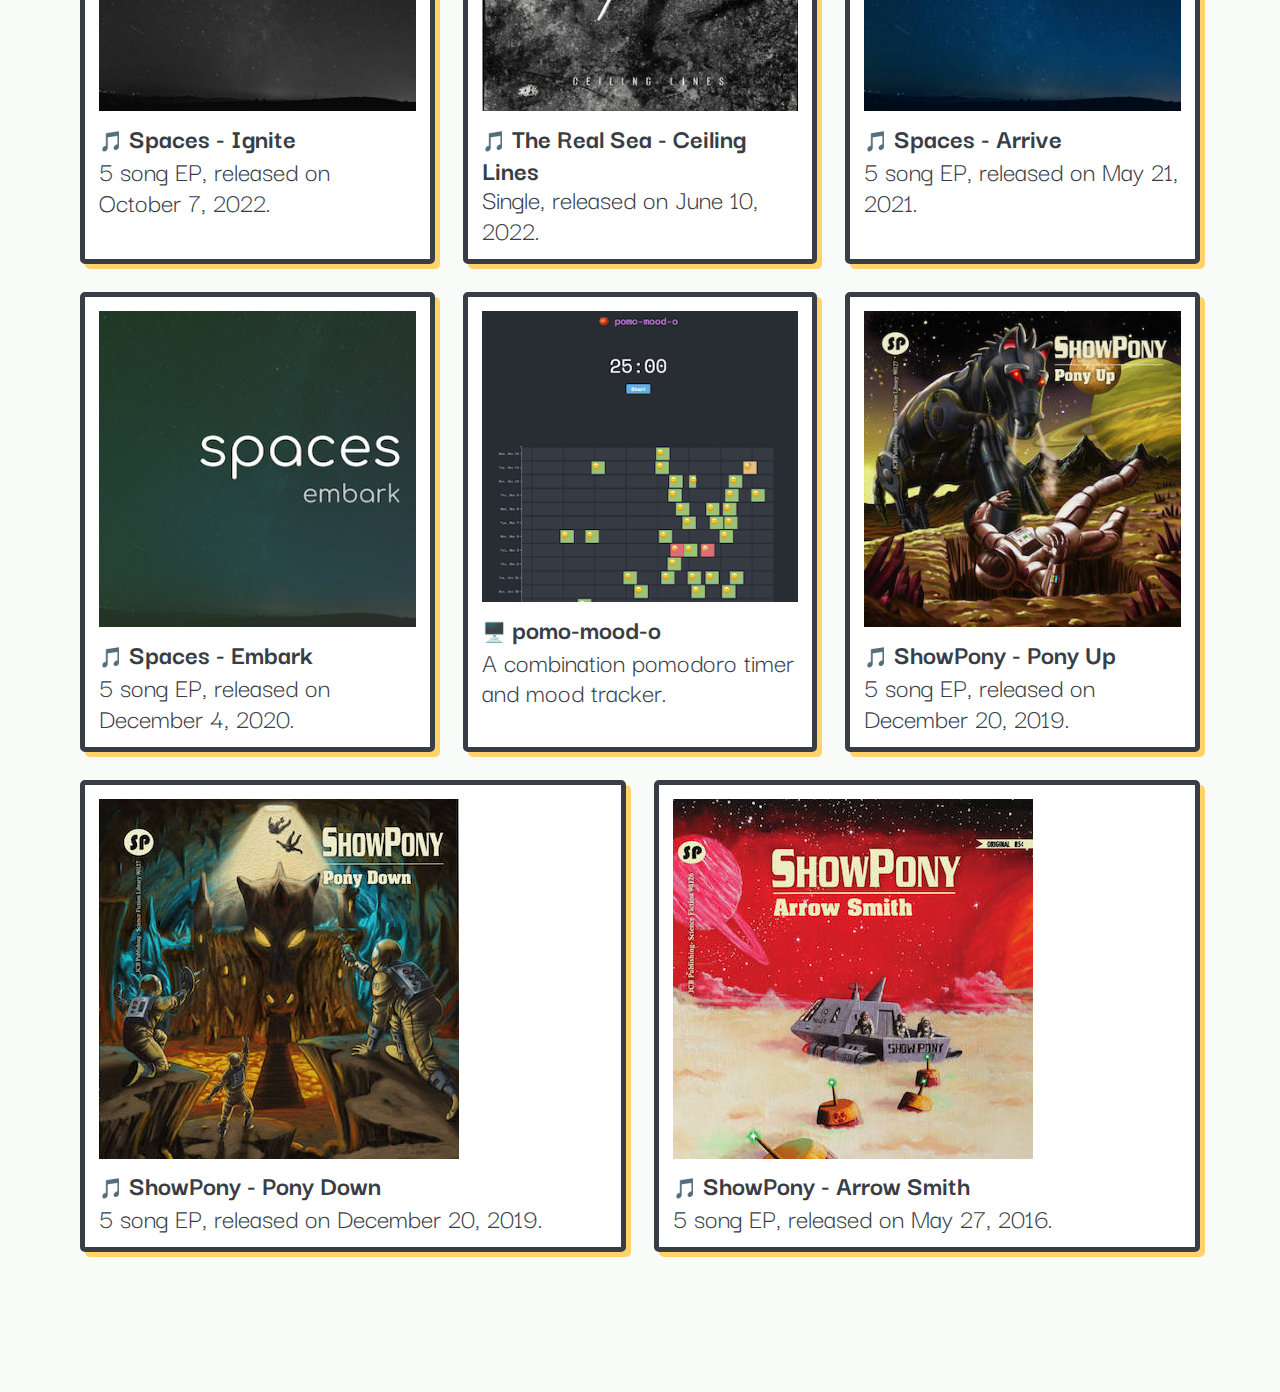
==== commit 128986f9: "fixes typos" ====
--- a/index.html
+++ b/index.html
@@ -181,7 +181,7 @@
             <span class="icon">🖥️</span>
             pomo-mood-o
           </h2>
-          <p>A combination pomodoro time and mood tracker.</p>
+          <p>A combination pomodoro timer and mood tracker.</p>
         </a>
 
         <a
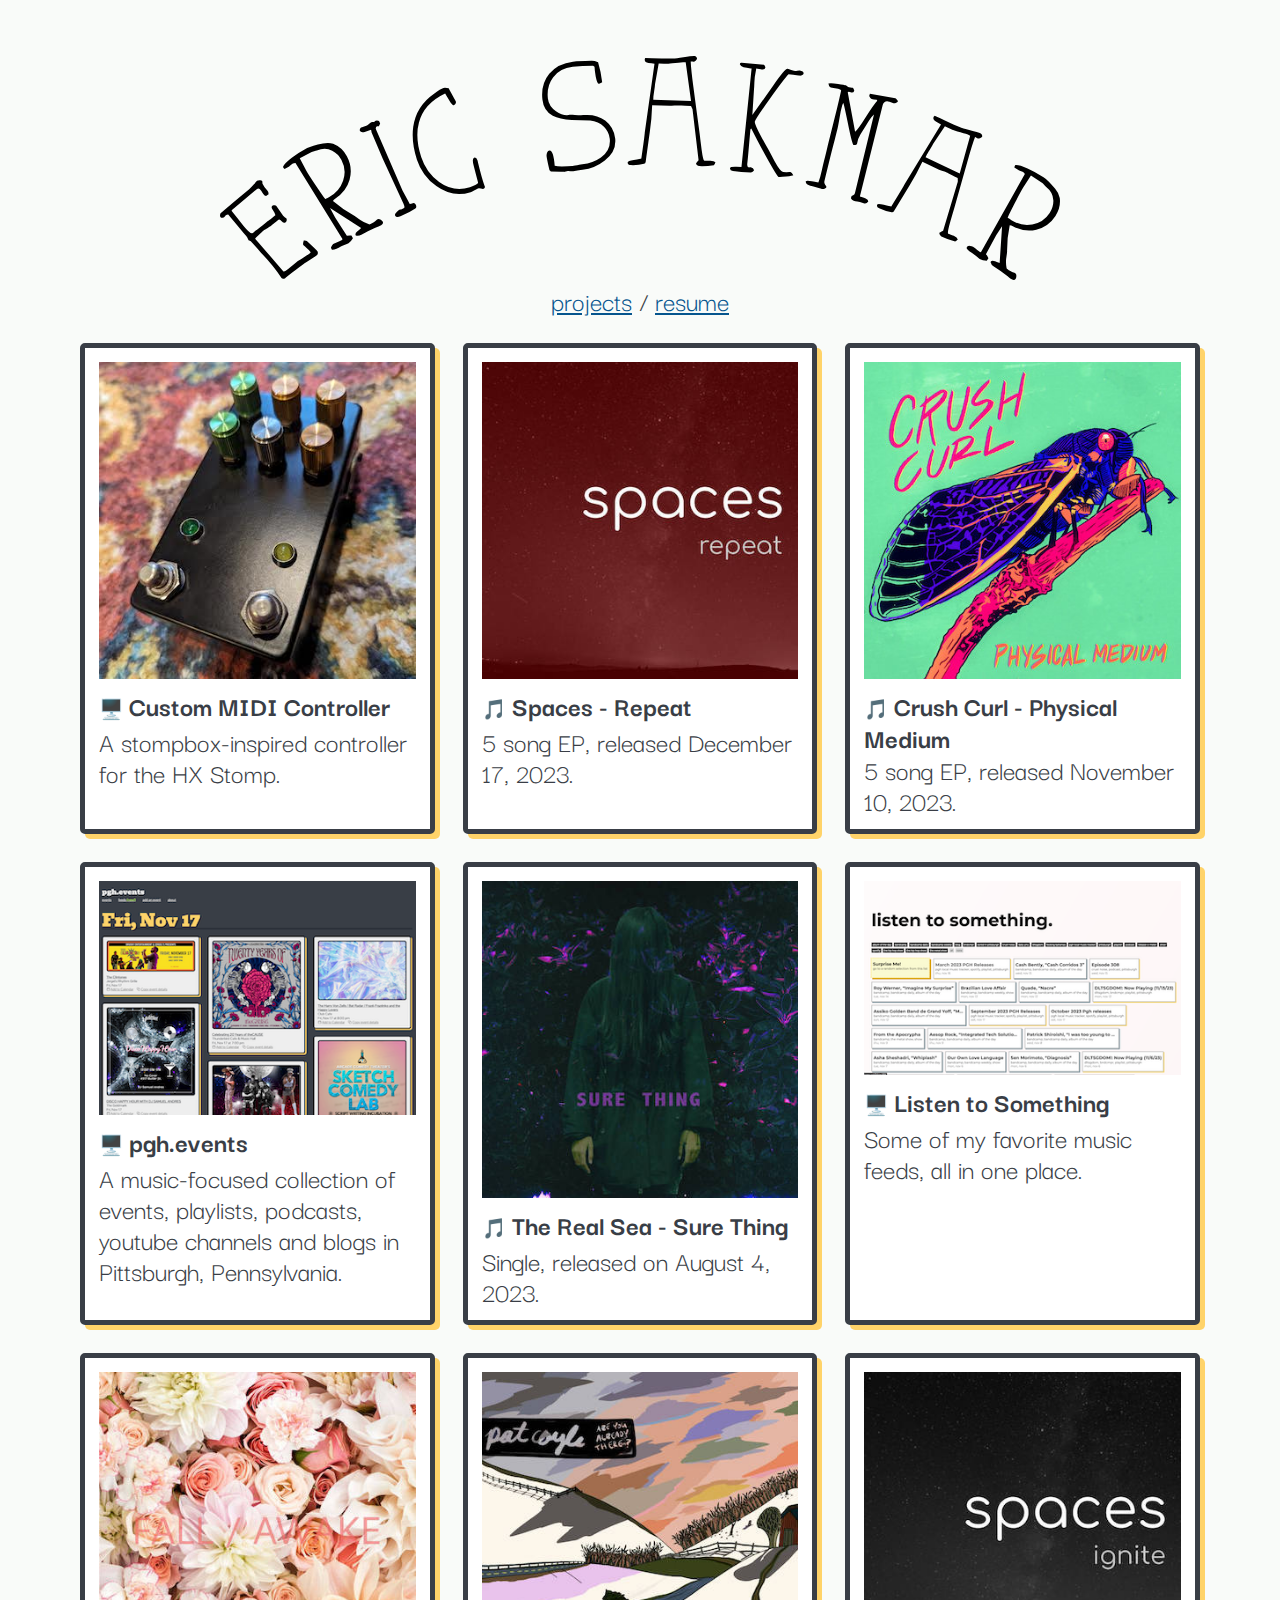
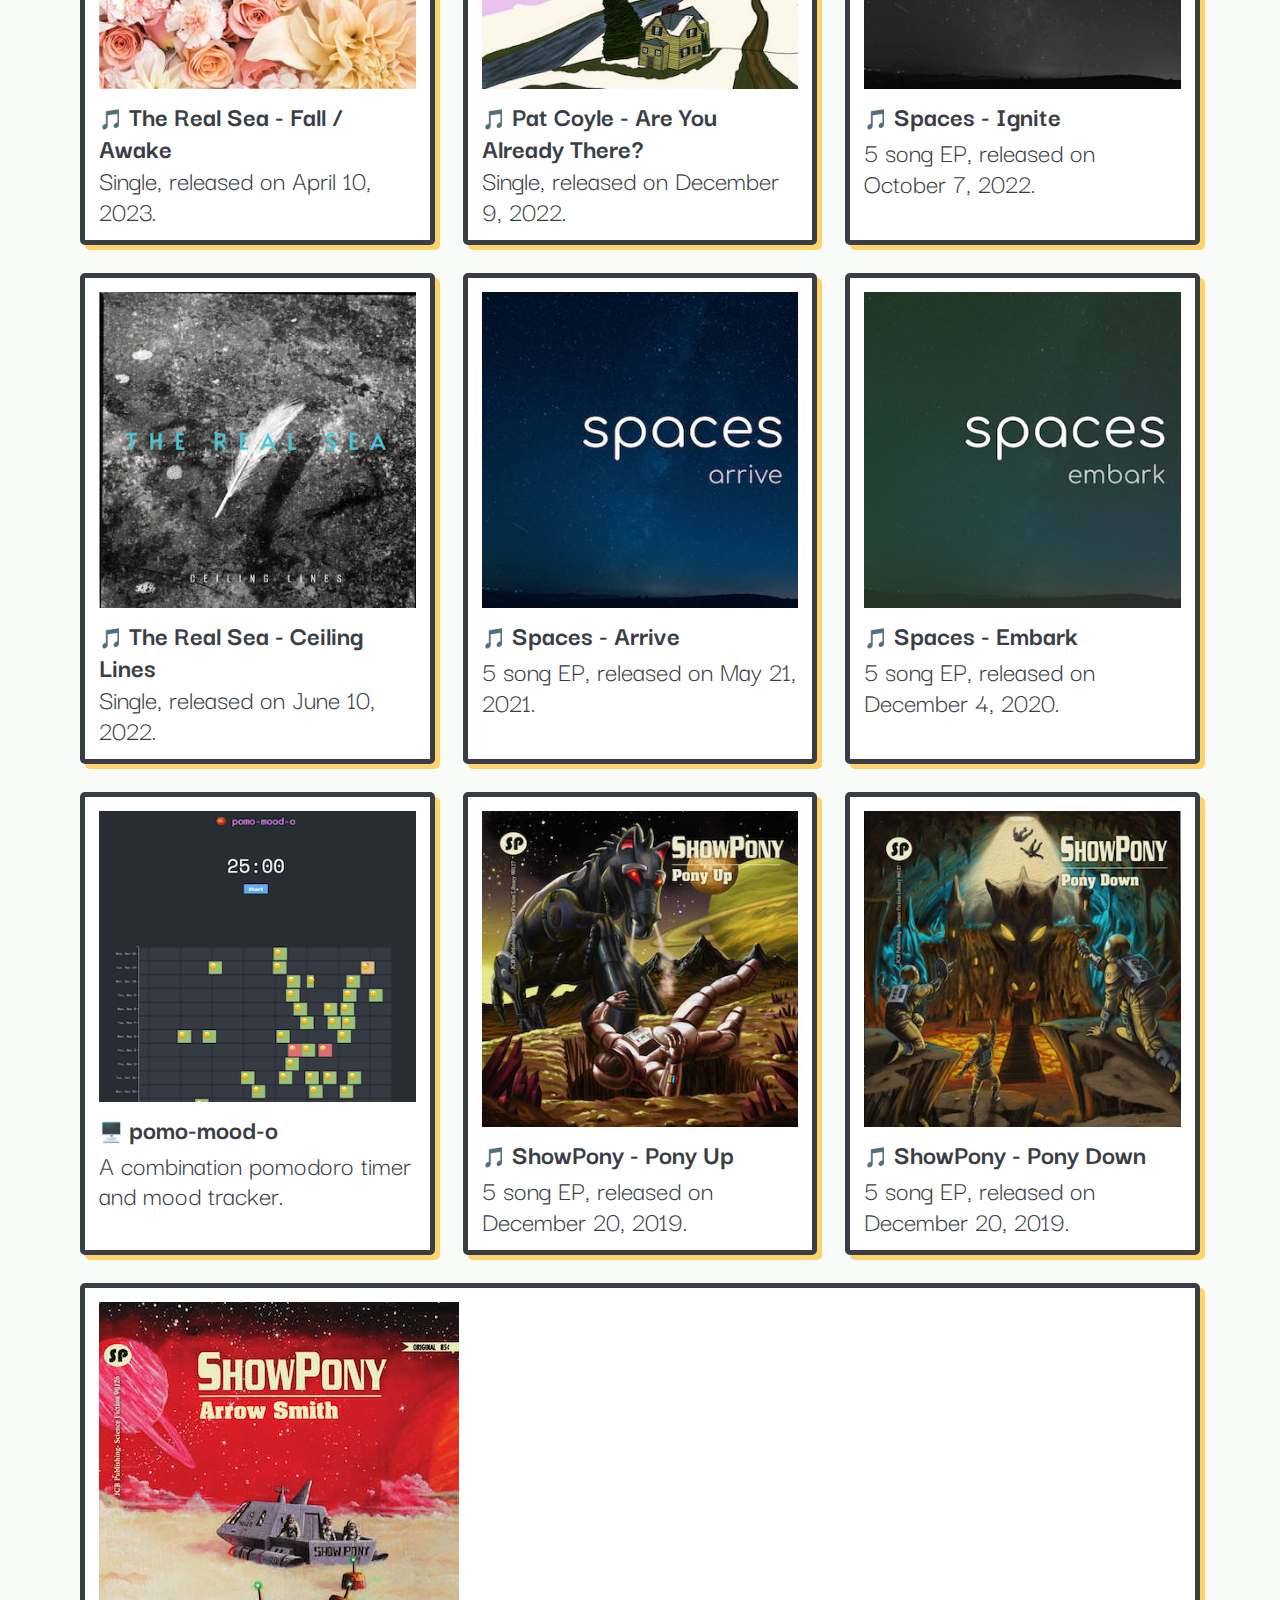
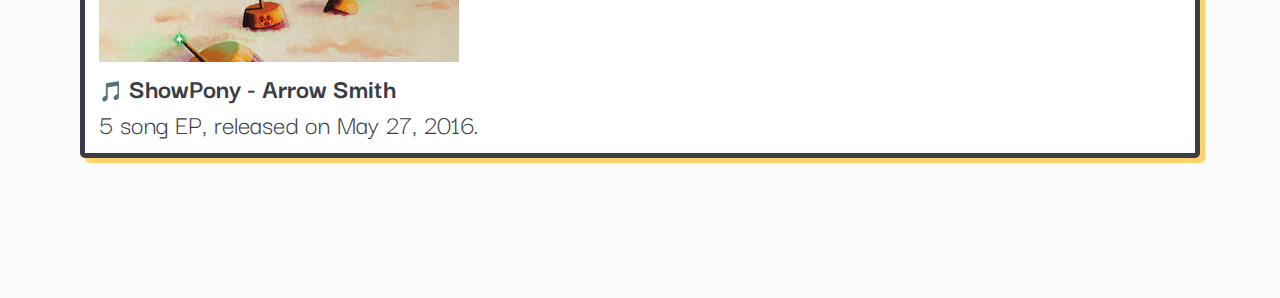
==== commit 198f542d: "adds projects" ====
--- a/index.html
+++ b/index.html
@@ -27,6 +27,36 @@
       <div class="projects">
         <a
           class="project card"
+          href="https://github.com/ericsakmar/midi-controller"
+        >
+          <img
+            alt="photo of midi controller"
+            src="images/hx-stomp-stompbox.jpg"
+          />
+          <h2 class="project-header">
+            <span class="icon">🖥️</span>
+            Custom MIDI Controller
+          </h2>
+          <p>A stompbox-inspired controller for the HX Stomp.</p>
+        </a>
+
+        <a
+          class="project card"
+          href="https://spacesspacesspaces.bandcamp.com/album/repeat"
+        >
+          <img
+            alt="album cover for Repeat by Spaces"
+            src="images/spaces-repeat.jpg"
+          />
+          <h2 class="project-header">
+            <span class="icon">🎵</span>
+            Spaces - Repeat
+          </h2>
+          <p>5 song EP, released December 17, 2023.</p>
+        </a>
+
+        <a
+          class="project card"
           href="https://crushcurl.bandcamp.com/album/physical-medium"
         >
           <img
--- a/style.css
+++ b/style.css
@@ -56,6 +56,8 @@
 
 h2 {
   margin-top: 2rem;
+  border-bottom: 3px solid var(--accent);
+  padding-bottom: 3px;
 }
 
 h3 {
@@ -138,6 +140,7 @@
   margin-bottom: 0;
   font-size: 1rem;
   line-height: 1rem;
+  border-bottom: none;
 }
 
 .project p {
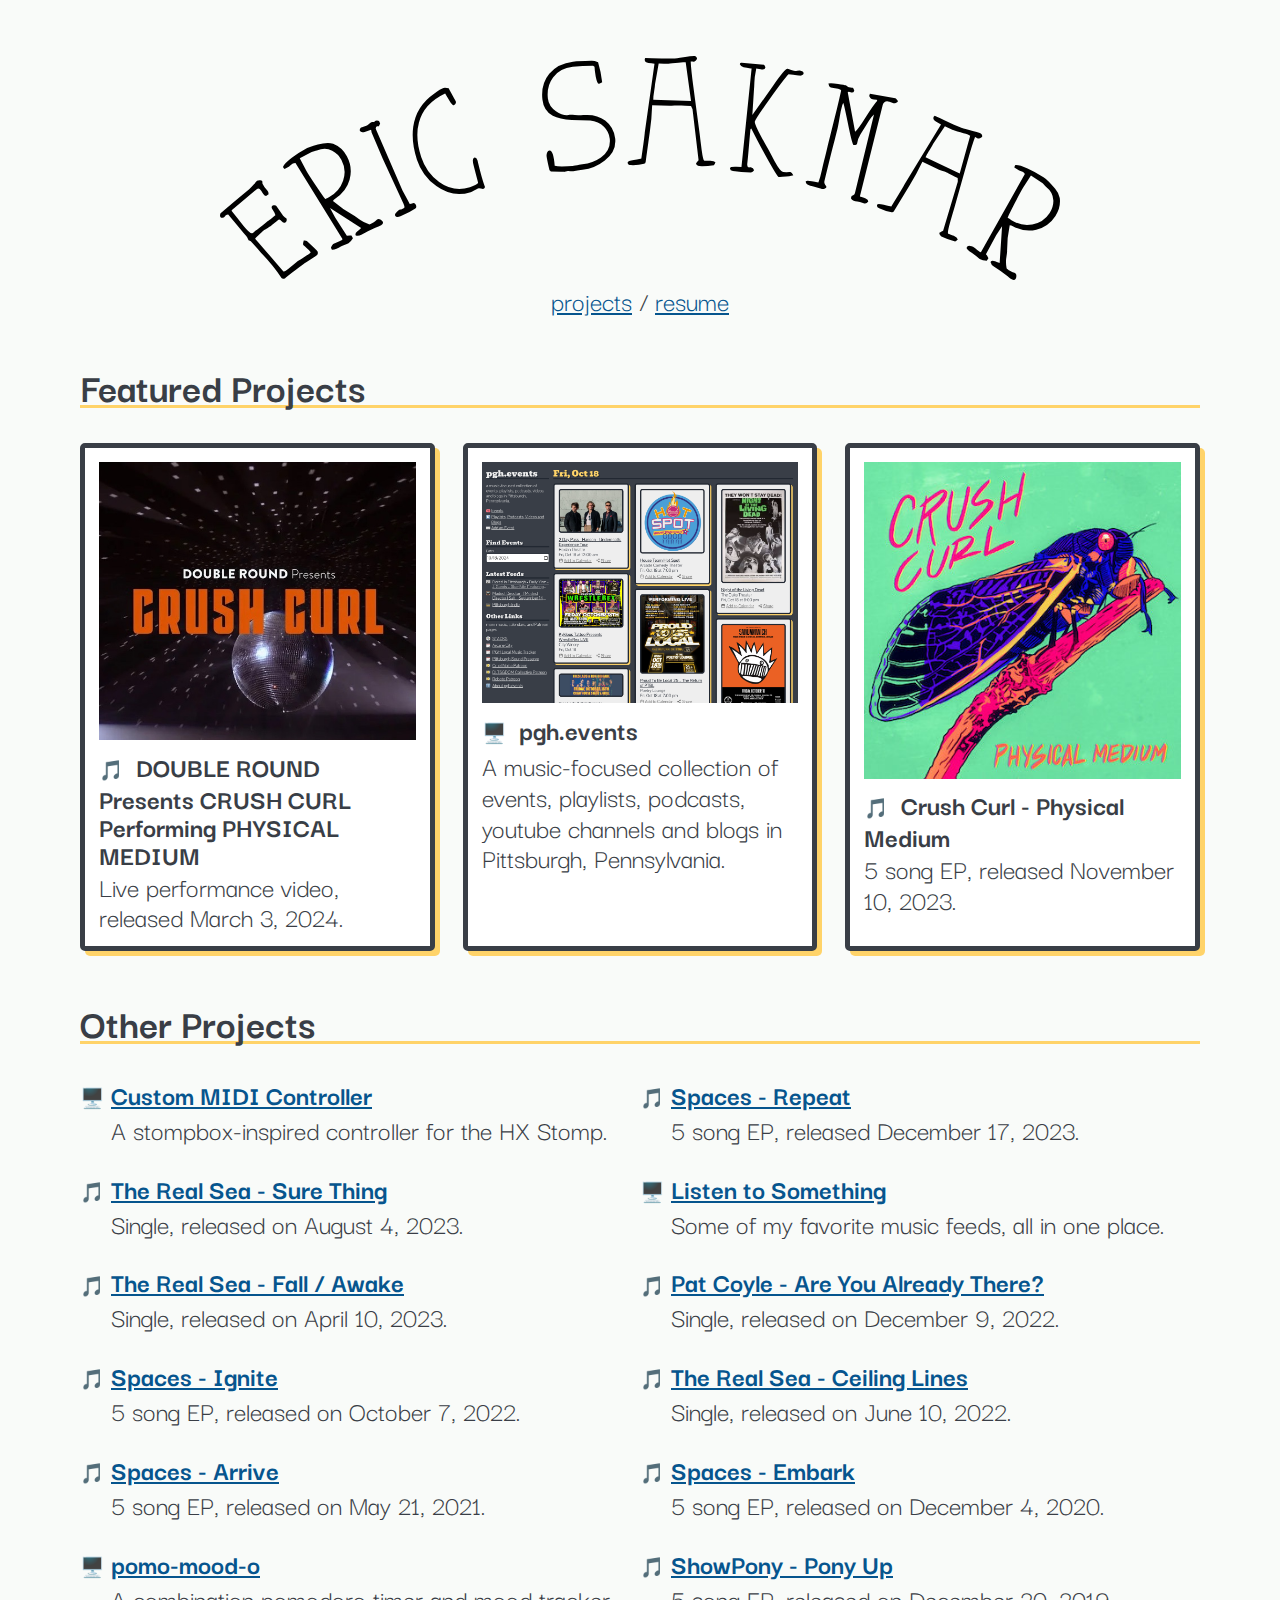
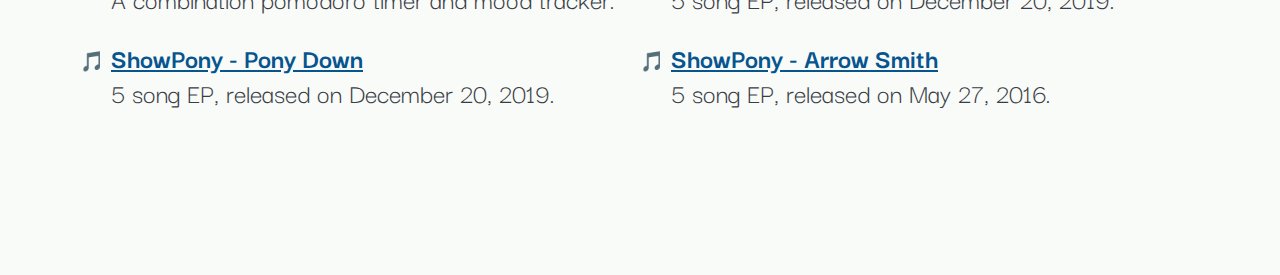
==== commit a1f7d666: "Oct 2024 updates" ====
--- a/index.html
+++ b/index.html
@@ -1,4 +1,4 @@
-<!DOCTYPE html>
+<!doctype html>
 <html lang="en">
   <head>
     <meta charset="UTF-8" />
@@ -24,240 +24,226 @@
     </header>
 
     <main class="main main-projects">
-      <div class="projects">
+      <h2>Featured Projects</h2>
+      <div class="featured-projects">
         <a
-          class="project card"
-          href="https://github.com/ericsakmar/midi-controller"
+          class="featured-project card"
+          href="https://youtu.be/HUsFzNKJziw?si=hRL1-EMpnjIAVaTL"
         >
+          <img alt="photo of midi controller" src="images/cc-movie.jpeg" />
+          <h2 class="featured-project-header">
+            <span class="icon">🎵</span>
+            DOUBLE ROUND Presents CRUSH CURL Performing PHYSICAL MEDIUM
+          </h2>
+          <p>Live performance video, released March 3, 2024.</p>
+        </a>
+
+        <a class="featured-project card" href="https://pgh.events">
           <img
-            alt="photo of midi controller"
-            src="images/hx-stomp-stompbox.jpg"
+            alt="screenshot of pgh.events website"
+            src="images/pgh-events.png"
           />
-          <h2 class="project-header">
+          <h2 class="featured-project-header">
             <span class="icon">🖥️</span>
-            Custom MIDI Controller
+            pgh.events
           </h2>
-          <p>A stompbox-inspired controller for the HX Stomp.</p>
+          <p>
+            A music-focused collection of events, playlists, podcasts, youtube
+            channels and blogs in Pittsburgh, Pennsylvania.
+          </p>
         </a>
 
         <a
-          class="project card"
-          href="https://spacesspacesspaces.bandcamp.com/album/repeat"
-        >
-          <img
-            alt="album cover for Repeat by Spaces"
-            src="images/spaces-repeat.jpg"
-          />
-          <h2 class="project-header">
-            <span class="icon">🎵</span>
-            Spaces - Repeat
-          </h2>
-          <p>5 song EP, released December 17, 2023.</p>
-        </a>
-
-        <a
-          class="project card"
+          class="featured-project card"
           href="https://crushcurl.bandcamp.com/album/physical-medium"
         >
           <img
             alt="album cover for Physical Medium by Crush Curl"
             src="images/crush-curl_physical-medium.jpg"
           />
-          <h2 class="project-header">
+          <h2 class="featured-project-header">
             <span class="icon">🎵</span>
             Crush Curl - Physical Medium
           </h2>
           <p>5 song EP, released November 10, 2023.</p>
         </a>
-
-        <a class="project card" href="https://pgh.events/">
-          <img alt="screenshot of pgh.events" src="images/pgh-events.png" />
-          <h2 class="project-header">
-            <span class="icon">🖥️</span>
-            pgh.events
-          </h2>
-          <p>
-            A music-focused collection of events, playlists, podcasts, youtube
-            channels and blogs in Pittsburgh, Pennsylvania.
-          </p>
-        </a>
-
-        <a
-          class="project card"
-          href="https://therealsea.bandcamp.com/track/sure-thing"
-        >
-          <img
-            alt="album cover for Sure Thing by The Real Sea"
-            src="images/trs_sure-thing.jpg"
-          />
-          <h2 class="project-header">
-            <span class="icon">🎵</span>
-            The Real Sea - Sure Thing
-          </h2>
-          <p>Single, released on August 4, 2023.</p>
-        </a>
-
-        <a
-          class="project card"
-          href="https://listentosomething.ericsakmar.com/"
-        >
-          <img
-            alt="screenshot of Listen To Something"
-            src="images/listen-to-something.png"
-          />
-          <h2 class="project-header">
-            <span class="icon">🖥️</span>
+      </div>
+
+      <h2>Other Projects</h2>
+      <div class="projects">
+        <div class="project">
+          <span class="icon">🖥️</span>
+          <a
+            href="https://github.com/ericsakmar/midi-controller"
+            class="project-name"
+          >
+            Custom MIDI Controller</a
+          >
+          <p class="project-description">
+            A stompbox-inspired controller for the HX Stomp.
+          </p>
+        </div>
+
+        <div class="project">
+          <span class="icon">🎵</span>
+          <a
+            href="https://spacesspacesspaces.bandcamp.com/album/repeat"
+            class="project-name"
+          >
+            Spaces - Repeat
+          </a>
+          <p class="project-description">
+            5 song EP, released December 17, 2023.
+          </p>
+        </div>
+
+        <div class="project">
+          <span class="icon">🎵</span>
+          <a
+            href="https://therealsea.bandcamp.com/track/sure-thing"
+            class="project-name"
+            >The Real Sea - Sure Thing</a
+          >
+          <p class="project-description">Single, released on August 4, 2023.</p>
+        </div>
+
+        <div class="project">
+          <span class="icon">🖥️</span>
+          <a
+            href="https://listentosomething.ericsakmar.com/"
+            class="project-name"
+          >
             Listen to Something
-          </h2>
-          <p>Some of my favorite music feeds, all in one place.</p>
-        </a>
-
-        <a
-          class="project card"
-          href="https://therealsea.bandcamp.com/track/fall-awake"
-        >
-          <img
-            alt="album cover of Fall Awake by The Real Sea"
-            src="images/trs_fall-awake.jpg"
-          />
-          <h2 class="project-header">
-            <span class="icon">🎵</span>
+          </a>
+          <p class="project-description">
+            Some of my favorite music feeds, all in one place.
+          </p>
+        </div>
+
+        <div class="project">
+          <span class="icon">🎵</span>
+          <a
+            href="https://therealsea.bandcamp.com/track/fall-awake"
+            class="project-name"
+          >
             The Real Sea - Fall / Awake
-          </h2>
-          <p>Single, released on April 10, 2023.</p>
-        </a>
-
-        <a
-          class="project card"
-          href="https://patcoyle.bandcamp.com/track/are-you-already-there"
-        >
-          <img
-            alt="album cover for Are You Already There by Pat Coyle"
-            src="images/pc_already-there.jpg"
-          />
-          <h2 class="project-header">
-            <span class="icon">🎵</span>
-            Pat Coyle - Are You Already There?
-          </h2>
-          <p>Single, released on December 9, 2022.</p>
-        </a>
-
-        <a
-          class="project card"
-          href="https://spacesspacesspaces.bandcamp.com/album/ignite"
-        >
-          <img
-            alt="album cover for Ignite by Spaces"
-            src="images/spaces_ignite.jpg"
-          />
-          <h2 class="project-header">
-            <span class="icon">🎵</span>
+          </a>
+          <p class="project-description">Single, released on April 10, 2023.</p>
+        </div>
+
+        <div class="project">
+          <span class="icon">🎵</span>
+          <a
+            href="https://patcoyle.bandcamp.com/track/are-you-already-there"
+            class="project-name"
+          >
+            Pat Coyle - Are You Already There?</a
+          >
+          <p class="project-description">
+            Single, released on December 9, 2022.
+          </p>
+        </div>
+
+        <div class="project">
+          <span class="icon">🎵</span>
+          <a
+            href="https://spacesspacesspaces.bandcamp.com/album/ignite"
+            class="project-name"
+          >
             Spaces - Ignite
-          </h2>
-          <p>5 song EP, released on October 7, 2022.</p>
-        </a>
-
-        <a
-          class="project card"
-          href="https://therealsea.bandcamp.com/track/ceiling-lines"
-        >
-          <img
-            alt="album cover for Ceiling Lines by The Real Sea"
-            src="images/trs_ceiling-lines.jpg"
-          />
-          <h2 class="project-header">
-            <span class="icon">🎵</span>
-            The Real Sea - Ceiling Lines
-          </h2>
-          <p>Single, released on June 10, 2022.</p>
-        </a>
-
-        <a
-          class="project card"
-          href="https://spacesspacesspaces.bandcamp.com/album/arrive"
-        >
-          <img
-            alt="album cover for Arrive by Spaces"
-            src="images/spaces_arrive.jpg"
-          />
-          <h2 class="project-header">
-            <span class="icon">🎵</span>
+          </a>
+          <p class="project-description">
+            5 song EP, released on October 7, 2022.
+          </p>
+        </div>
+
+        <div class="project">
+          <span class="icon">🎵</span>
+          <a
+            href="https://therealsea.bandcamp.com/track/ceiling-lines"
+            class="project-name"
+            >The Real Sea - Ceiling Lines</a
+          >
+          <p class="project-description">Single, released on June 10, 2022.</p>
+        </div>
+
+        <div class="project">
+          <span class="icon">🎵</span>
+          <a
+            href="https://spacesspacesspaces.bandcamp.com/album/arrive"
+            class="project-name"
+          >
             Spaces - Arrive
-          </h2>
-          <p>5 song EP, released on May 21, 2021.</p>
-        </a>
-
-        <a
-          class="project card"
-          href="https://spacesspacesspaces.bandcamp.com/album/embark"
-        >
-          <img
-            alt="album cover for Embark by Spaces"
-            src="images/spaces_embark.jpg"
-          />
-          <h2 class="project-header">
-            <span class="icon">🎵</span>
+          </a>
+          <p class="project-description">
+            5 song EP, released on May 21, 2021.
+          </p>
+        </div>
+
+        <div class="project">
+          <span class="icon">🎵</span>
+          <a
+            href="https://spacesspacesspaces.bandcamp.com/album/embark"
+            class="project-name"
+          >
             Spaces - Embark
-          </h2>
-          <p>5 song EP, released on December 4, 2020.</p>
-        </a>
-
-        <a
-          class="project card"
-          href="https://github.com/ericsakmar/pomo-mood-o"
-        >
-          <img alt="screenshot of pomo-mood-o" src="images/pomo-mood-o.png" />
-          <h2 class="project-header">
-            <span class="icon">🖥️</span>
-            pomo-mood-o
-          </h2>
-          <p>A combination pomodoro timer and mood tracker.</p>
-        </a>
-
-        <a
-          class="project card"
-          href="https://showpony.bandcamp.com/album/pony-up"
-        >
-          <img
-            alt="album cover for Pony Up by ShowPony"
-            src="images/showpony_pony-up.jpg"
-          />
-          <h2 class="project-header">
-            <span class="icon">🎵</span>
-            ShowPony - Pony Up
-          </h2>
-          <p>5 song EP, released on December 20, 2019.</p>
-        </a>
-
-        <a
-          class="project card"
+          </a>
+          <p class="project-description">
+            5 song EP, released on December 4, 2020.
+          </p>
+        </div>
+
+        <div class="project">
+          <span class="icon">🖥️</span>
+          <a
+            href="https://github.com/ericsakmar/pomo-mood-o"
+            class="project-name"
+            >pomo-mood-o</a
+          >
+          <p class="project-description">
+            A combination pomodoro timer and mood tracker.
+          </p>
+        </div>
+
+        <div class="project">
+          <span class="icon">🎵</span>
+          <a
+            href="https://showpony.bandcamp.com/album/pony-up"
+            class="project-name"
+            >ShowPony - Pony Up</a
+          >
+          <p class="project-description">
+            5 song EP, released on December 20, 2019.
+          </p>
+        </div>
+
+        <div
+          class="project"
           href="https://showpony.bandcamp.com/album/pony-down"
         >
-          <img
-            alt="album cover for Pony Down by ShowPony"
-            src="images/showpony_pony-down.jpg"
-          />
-          <h2 class="project-header">
-            <span class="icon">🎵</span>
-            ShowPony - Pony Down
-          </h2>
-          <p>5 song EP, released on December 20, 2019.</p>
-        </a>
-
-        <a
-          class="project card"
-          href="https://showpony.bandcamp.com/album/arrow-smith"
-        >
-          <img
-            alt="album cover for Arrow Smith by Show Pony"
-            src="images/showpony_arrow-smith.jpg"
-          />
-          <h2 class="project-header">
-            <span class="icon">🎵</span>
+          <span class="icon">🎵</span>
+          <a
+            href="https://showpony.bandcamp.com/album/pony-down"
+            class="project-name"
+            >ShowPony - Pony Down</a
+          >
+          <p class="project-description">
+            5 song EP, released on December 20, 2019.
+          </p>
+        </div>
+
+        <div class="project">
+          <span class="icon">🎵</span>
+          <a
+            href="https://showpony.bandcamp.com/album/arrow-smith"
+            class="project-name"
+          >
             ShowPony - Arrow Smith
-          </h2>
-          <p>5 song EP, released on May 27, 2016.</p>
-        </a>
+          </a>
+          <p class="project-description">
+            5 song EP, released on May 27, 2016.
+          </p>
+        </div>
       </div>
     </main>
   </body>
--- a/style.css
+++ b/style.css
@@ -117,25 +117,25 @@
   max-width: 300px;
 }
 
-.projects {
+.featured-projects {
   display: flex;
   flex-direction: row;
   gap: 1rem;
   flex-wrap: wrap;
 }
 
-.project {
+.featured-project {
   flex-basis: 10rem;
   flex-grow: 1;
   text-decoration: none;
   color: var(--dark);
 }
 
-.project:visited {
+.featured-project:visited {
   color: var(--dark);
 }
 
-.project-header {
+.featured-project-header {
   margin-top: 0.25rem;
   margin-bottom: 0;
   font-size: 1rem;
@@ -143,13 +143,37 @@
   border-bottom: none;
 }
 
-.project p {
+.featured-project p {
   padding: 0;
   margin: 0;
 }
 
+.projects {
+  display: flex;
+  flex-wrap: wrap;
+}
+
+.project {
+  flex-basis: 20rem;
+  margin-bottom: 1rem;
+  display: grid;
+  grid-template-columns: auto 1fr;
+}
+
+.project-name {
+  font-weight: bold;
+}
+
+.project-description {
+  margin: 0;
+  padding: 0;
+  grid-column-start: 2;
+}
+
 .icon {
   font-size: 0.7rem;
+  margin-top: 0.15rem;
+  margin-right: 0.25rem;
 }
 
 .chip-list {
